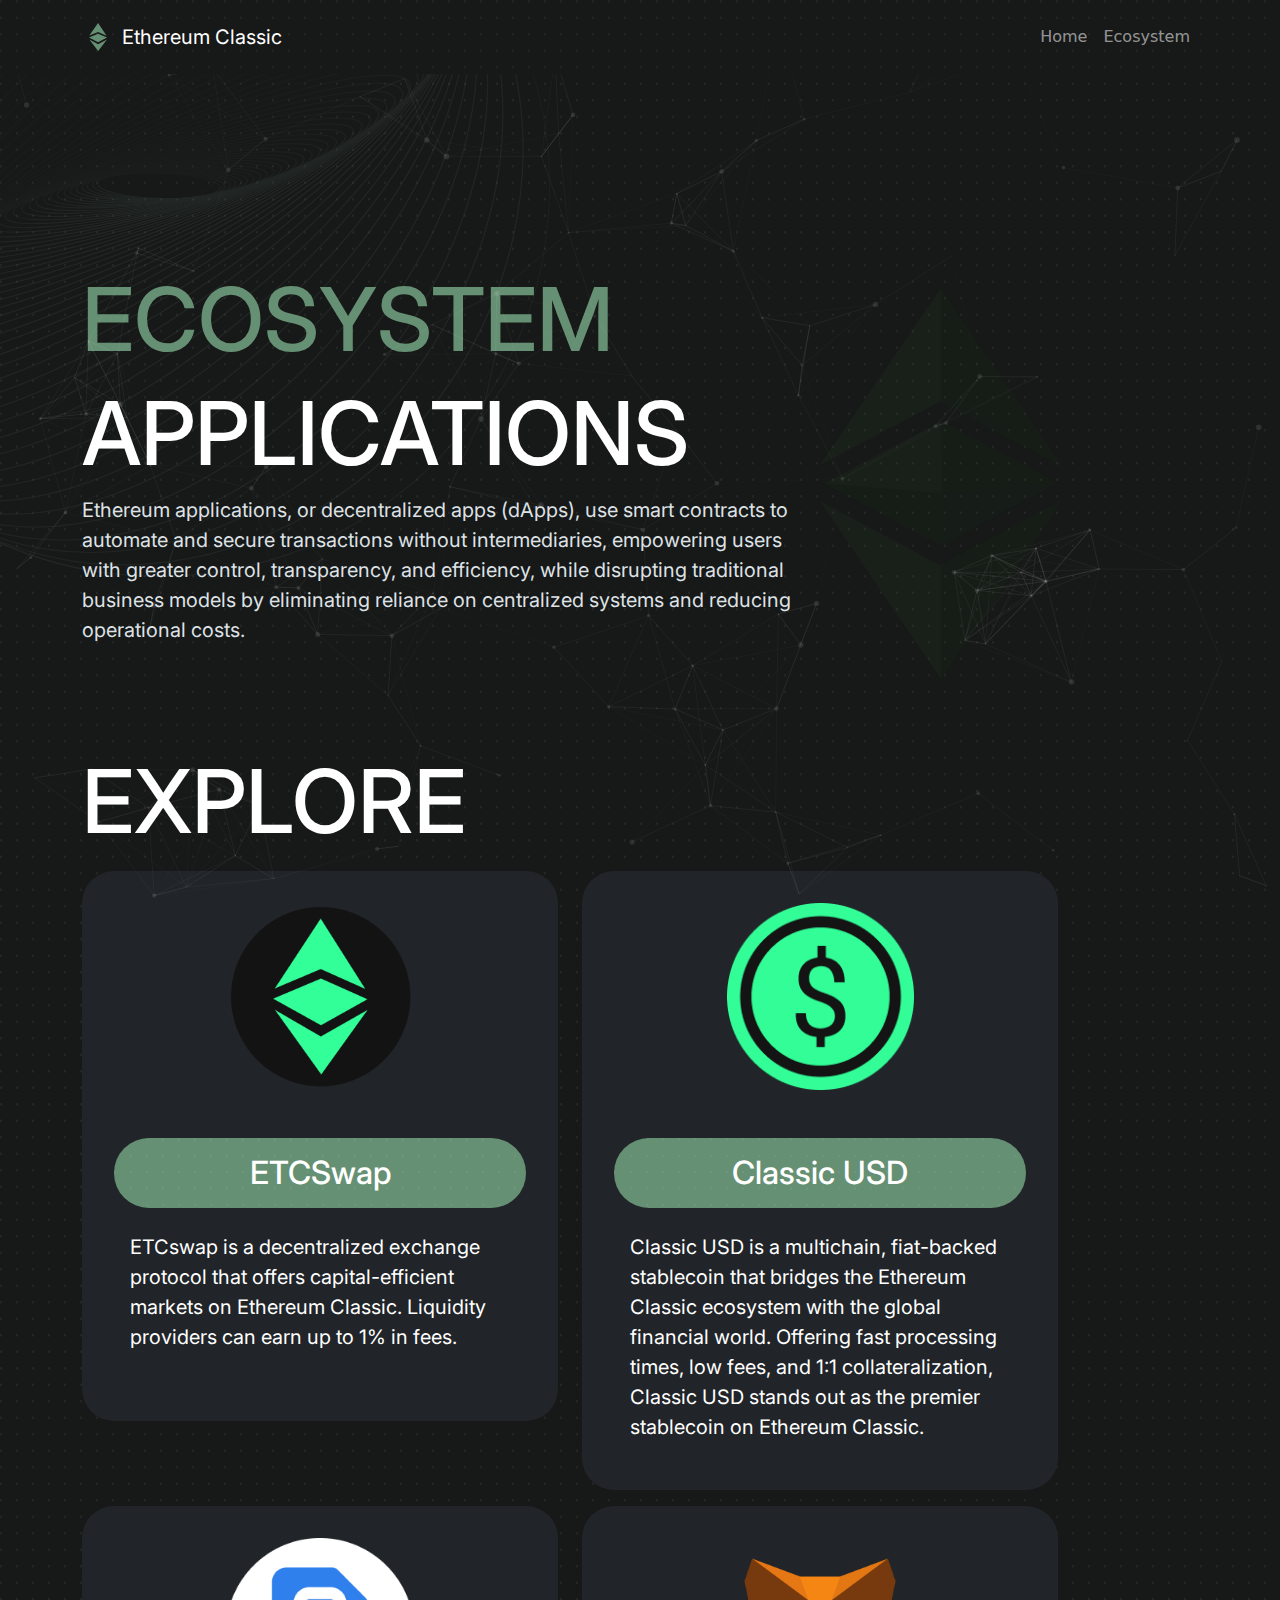
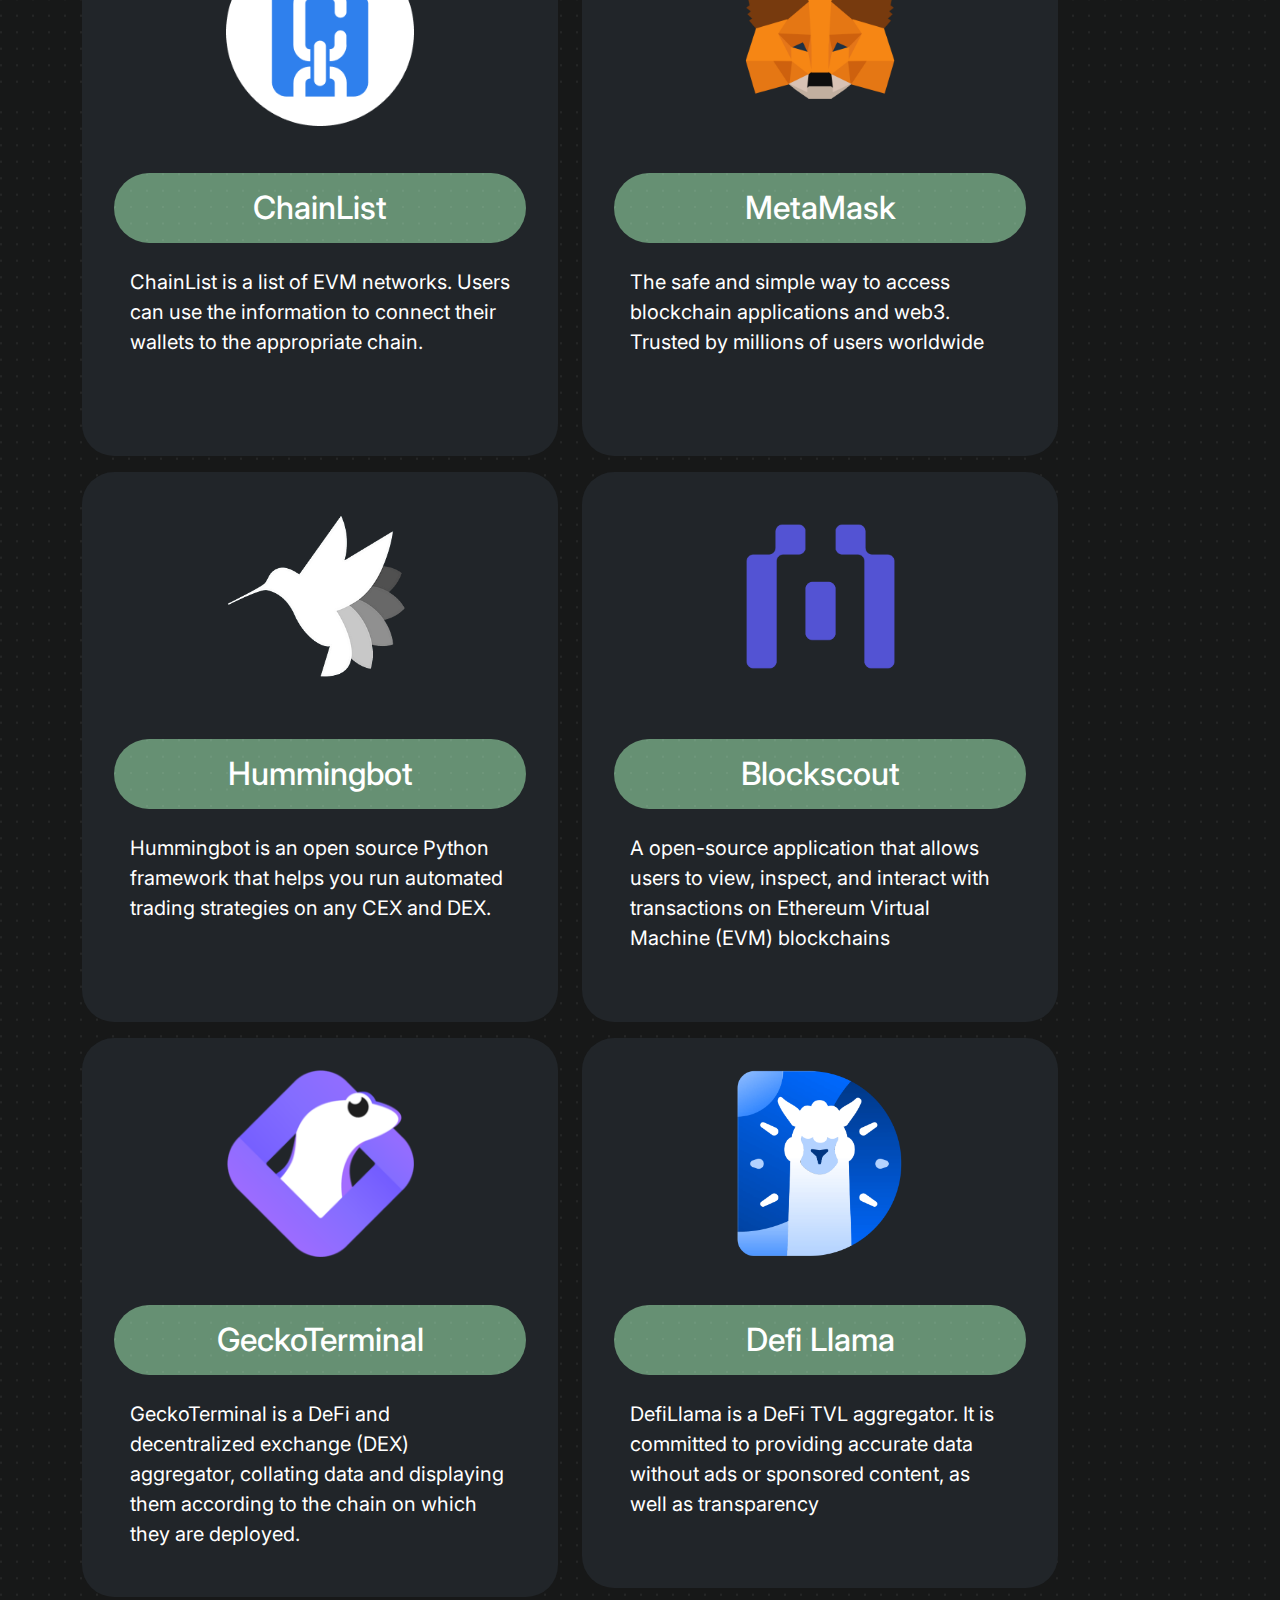
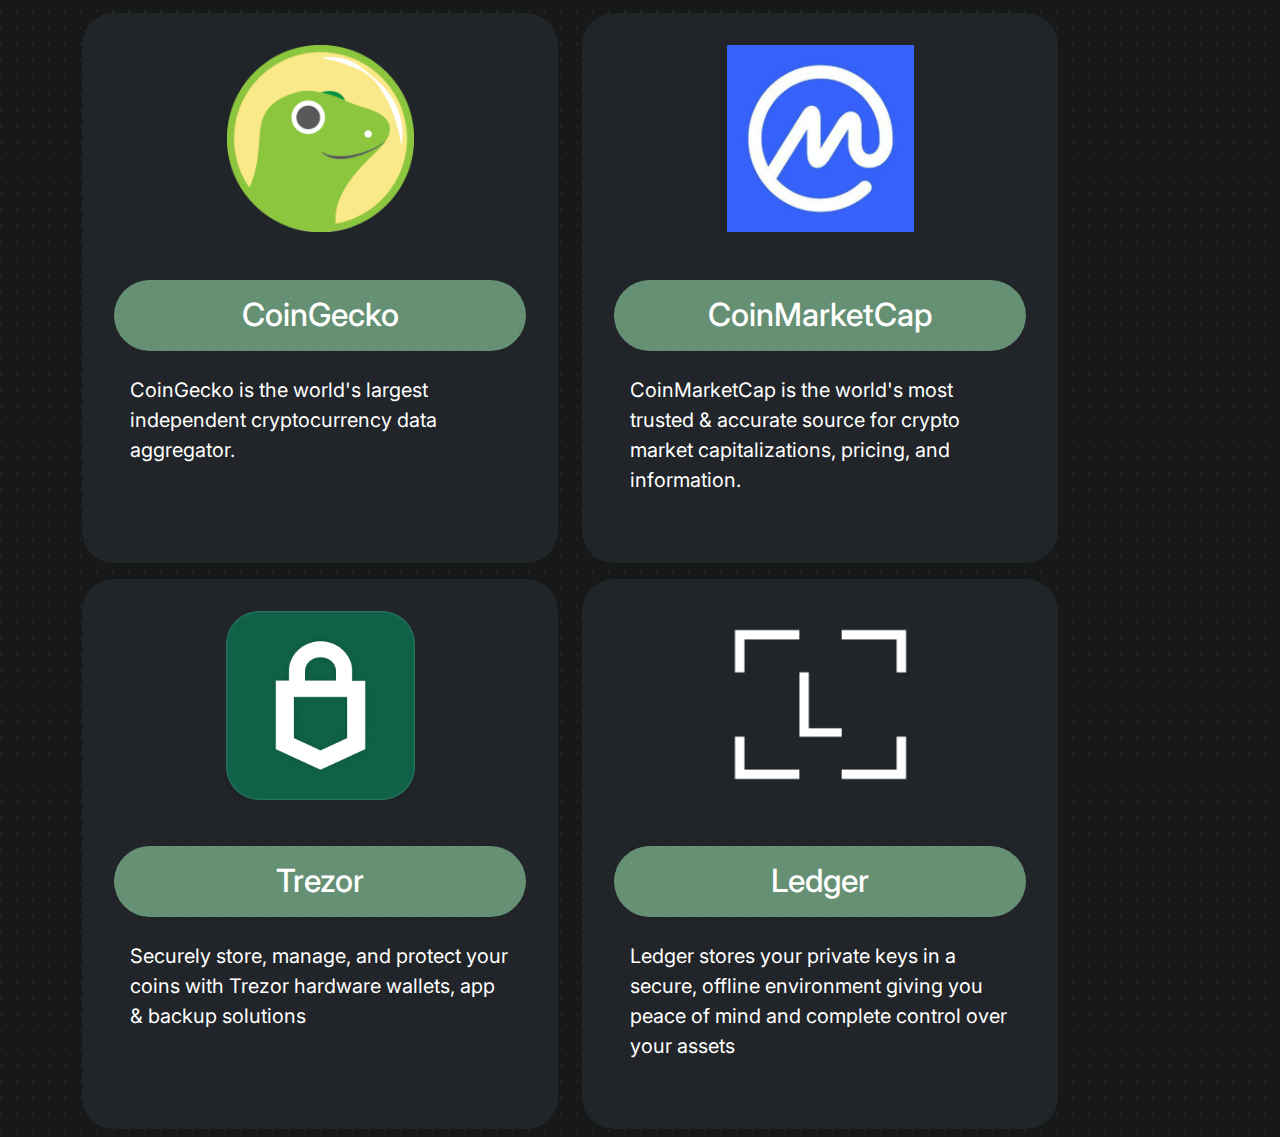
==== ecosystem.html @ 17bb42cf "init" ====
<!DOCTYPE html>
<html data-bs-theme="dark" lang="en" style="font-family: Inter, sans-serif;--bs-dark: #171818;--bs-dark-rgb: 23,24,24;background: #171818;">

<head>
    <meta charset="utf-8">
    <meta name="viewport" content="width=device-width, initial-scale=1.0, shrink-to-fit=no">
    <title>Ethereum Classic | Unstoppable Applications</title>
    <link rel="canonical" href="https://layeredpow.org/ecosystem.html">
    <meta property="og:url" content="https://layeredpow.org/ecosystem.html">
    <meta property="og:type" content="website">
    <meta name="twitter:card" content="summary_large_image">
    <meta name="" content="">
    <meta name="description" content="Web3 financial products secured by Nakamoto Consensus on Ethereum Classic, the largest &amp; most secure decentralized smart contract blockchain in the world.">
    <link rel="apple-touch-icon" type="image/png" sizes="180x180" href="assets/img/apple-icon-180x180.png">
    <link rel="icon" type="image/png" sizes="16x16" href="assets/img/favicon-16x16.png">
    <link rel="icon" type="image/png" sizes="16x16" href="assets/img/favicon-16x16.png" media="(prefers-color-scheme: dark)">
    <link rel="icon" type="image/png" sizes="32x32" href="assets/img/favicon-32x32.png">
    <link rel="icon" type="image/png" sizes="32x32" href="assets/img/favicon-32x32.png" media="(prefers-color-scheme: dark)">
    <link rel="icon" type="image/png" sizes="180x180" href="assets/img/apple-icon-180x180.png">
    <link rel="icon" type="image/png" sizes="192x192" href="assets/img/android-icon-192x192.png">
    <link rel="icon" type="image/png" sizes="310x310" href="assets/img/ms-icon-310x310.png">
    <link rel="stylesheet" href="assets/bootstrap/css/bootstrap.min.css">
    <link rel="manifest" href="manifest.json" crossorigin="use-credentials">
    <link rel="stylesheet" href="https://fonts.googleapis.com/css?family=Inter&amp;display=swap">
    <link rel="stylesheet" href="assets/css/Hero-Carousel-images.css">
    <link rel="stylesheet" href="assets/css/Navbar-Right-Links-Dark-icons.css">
    <link rel="stylesheet" href="assets/css/Pricing-Duo-badges.css">
    <link rel="stylesheet" href="assets/css/styles.css">
<link rel="apple-touch-icon" sizes="57x57" href="/assets/img/favicon/apple-icon-57x57.png">
<link rel="apple-touch-icon" sizes="60x60" href="/assets/img/favicon/apple-icon-60x60.png">
<link rel="apple-touch-icon" sizes="72x72" href="/assets/img/favicon/apple-icon-72x72.png">
<link rel="apple-touch-icon" sizes="76x76" href="/assets/img/favicon/apple-icon-76x76.png">
<link rel="apple-touch-icon" sizes="114x114" href="/assets/img/favicon/apple-icon-114x114.png">
<link rel="apple-touch-icon" sizes="120x120" href="/assets/img/favicon/apple-icon-120x120.png">
<link rel="apple-touch-icon" sizes="144x144" href="/assets/img/favicon/apple-icon-144x144.png">
<link rel="apple-touch-icon" sizes="152x152" href="/assets/img/favicon/apple-icon-152x152.png">
<link rel="apple-touch-icon" sizes="180x180" href="/assets/img/favicon/apple-icon-180x180.png">
<meta name="msapplication-TileColor" content="#ffffff">
<meta name="msapplication-TileImage" content="/assets/img/favicon/ms-icon-144x144.png">
<meta name="theme-color" content="#ffffff">
</head>

<body style="background: url(&quot;assets/img/dot.svg&quot;), rgb(23,24,24);">
    <div id="particles-js" style="width: 100%;height: 100vh;background: rgba(116,65,65,0);position: fixed;"></div>
    <nav class="navbar navbar-expand-md bg-dark py-3" data-bs-theme="dark" style="background: url(&quot;assets/img/dot.svg&quot;);">
        <div class="container"><a class="navbar-brand d-flex align-items-center" href="#"><span class="bs-icon-sm bs-icon-rounded d-flex justify-content-center align-items-center me-2 bs-icon"><img src="assets/img/logo1.svg" style="height: 28.8281px;"></span><span style="font-family: Inter, sans-serif;">Ethereum Classic</span></a><button data-bs-toggle="collapse" class="navbar-toggler" data-bs-target="#navcol-5"><span class="visually-hidden">Toggle navigation</span><span class="navbar-toggler-icon"></span></button>
            <div class="collapse navbar-collapse" id="navcol-5">
                <ul class="navbar-nav ms-auto">
                    <li class="nav-item"><a class="nav-link" href="index.html">Home</a></li>
                    <li class="nav-item"><a class="nav-link" href="ecosystem.html">Ecosystem</a></li>
                </ul>
            </div>
        </div>
    </nav>
    <section style="width: 100%;background: url(&quot;assets/img/bg.svg&quot;) top / cover no-repeat;padding-right: 12px;padding-left: 12px;height: 75vh;">
        <div class="container">
            <div class="d-flex d-sm-flex d-md-flex d-lg-flex justify-content-start align-items-center justify-content-sm-start align-items-sm-center justify-content-md-start align-items-md-center justify-content-lg-start align-items-lg-center" style="height: 90vh;">
                <div>
                    <div>
                        <h1 class="hero-header" style="font-family: Inter, sans-serif;color: #ffffff;"><span style="color: rgb(102, 144, 115);">ECOSYSTEM</span></h1>
                        <h1 class="hero-header" style="color: #ffffff;font-family: Inter, sans-serif;">APPLICATIONS</h1>
                    </div>
                    <div>
                        <p class="hero-paragraph" style="font-size: 20px;font-family: Inter, sans-serif;">Ethereum applications, or decentralized apps (dApps), use smart contracts to automate and secure transactions without intermediaries, empowering users with greater control, transparency, and efficiency, while disrupting traditional business models by eliminating reliance on centralized systems and reducing operational costs.<br><br></p>
                    </div>
                </div>
            </div>
        </div>
    </section>
    <section style="width: 100%;min-height: 100vh;padding-right: 12px;padding-left: 12px;">
        <div class="container">
            <div>
                <h1 class="hero-header" style="font-family: Inter, sans-serif;color: #ffffff;">EXPLORE</h1>
            </div>
            <div class="row" style="max-width: 1000px;">
                <div class="col-lg-6">
                    <div class="grey-box" style="background: rgb(33,37,41);border-radius: 32px;padding-top: 32px;padding-right: 32px;padding-left: 32px;padding-bottom: 16px;margin-top: 8px;margin-bottom: 8px;min-height: 550px;">
                        <div style="text-align: center;padding-bottom: 24px;height: 211px;"><img src="assets/img/etcswap.png" style="width: 187px;"></div><a href="https://v3.etcswap.org" style="color: rgba(13,110,253,0);" target="_blank">Link<h1 class="about-header" style="font-family: Inter, sans-serif;padding: 16px;background: url(&quot;assets/img/dot.svg&quot;), #669073;text-align: center;border-radius: 99px;"><span style="color: rgb(255, 255, 255);">ETCSwap</span></h1></a>
                        <p class="hero-paragraph" style="font-size: 20px;font-family: Inter, sans-serif;width: 100%;padding: 16px;color: rgb(255,255,255);">ETCswap is a decentralized exchange protocol that offers capital-efficient markets on Ethereum Classic. Liquidity providers can earn up to 1% in fees.</p>
                    </div>
                </div>
                <div class="col-lg-6">
                    <div class="grey-box" style="background: rgb(33,37,41);border-radius: 32px;padding-top: 32px;padding-right: 32px;padding-left: 32px;padding-bottom: 16px;margin-top: 8px;margin-bottom: 8px;min-height: 550px;">
                        <div style="text-align: center;padding-bottom: 24px;height: 211px;"><img src="assets/img/usc.png" style="width: 187px;"></div><a href="https://classicusd.com" style="color: rgba(13,110,253,0);" target="_blank">Link<h1 class="about-header" style="font-family: Inter, sans-serif;padding: 16px;background: url(&quot;assets/img/dot.svg&quot;), #669073;text-align: center;border-radius: 99px;border-width: 4px;border-color: rgb(51,253,151);"><span style="color: rgb(255, 255, 255);">Classic USD</span></h1></a>
                        <p class="hero-paragraph" style="font-size: 20px;font-family: Inter, sans-serif;width: 100%;padding: 16px;color: rgb(255,255,255);">Classic USD is a multichain, fiat-backed stablecoin that bridges the Ethereum Classic ecosystem with the global financial world. Offering fast processing times, low fees, and 1:1 collateralization, Classic USD stands out as the premier stablecoin on Ethereum Classic.</p>
                    </div>
                </div>
            </div>
            <div class="row" style="max-width: 1000px;">
                <div class="col-lg-6">
                    <div class="grey-box" style="background: rgb(33,37,41);border-radius: 32px;padding-top: 32px;padding-right: 32px;padding-left: 32px;padding-bottom: 16px;margin-top: 8px;margin-bottom: 8px;min-height: 550px;">
                        <div style="text-align: center;padding-bottom: 24px;height: 211px;"><img src="assets/img/chainlist.png" style="width: 188px;"></div><a href="https://chainlist.org/?search=ethereum+classic&amp;testnets=true" style="color: rgba(13,110,253,0);" target="_blank">Link<h1 class="about-header" style="font-family: Inter, sans-serif;padding: 16px;background: url(&quot;assets/img/dot.svg&quot;), #669073;text-align: center;border-radius: 99px;"><span style="color: rgb(255, 255, 255);">ChainList</span></h1></a>
                        <p class="hero-paragraph" style="font-size: 20px;font-family: Inter, sans-serif;width: 100%;padding: 16px;color: rgb(255,255,255);">ChainList is a list of EVM networks. Users can use the information to connect their wallets to the appropriate chain.</p>
                    </div>
                </div>
                <div class="col-lg-6">
                    <div class="grey-box" style="background: rgb(33,37,41);border-radius: 32px;padding-top: 32px;padding-right: 32px;padding-left: 32px;padding-bottom: 16px;margin-top: 8px;margin-bottom: 8px;min-height: 550px;">
                        <div style="text-align: center;padding-bottom: 24px;height: 211px;"><img src="assets/img/metamask.svg.png" style="width: 188px;"></div><a href="https://metamask.io/" style="color: rgba(13,110,253,0);" target="_blank">Link<h1 class="about-header" style="font-family: Inter, sans-serif;padding: 16px;background: url(&quot;assets/img/dot.svg&quot;), #669073;text-align: center;border-radius: 99px;"><span style="color: rgb(255, 255, 255);">MetaMask</span></h1></a>
                        <p class="hero-paragraph" style="font-size: 20px;font-family: Inter, sans-serif;width: 100%;padding: 16px;color: rgb(255,255,255);">The safe and simple way to access blockchain applications and web3. Trusted by millions of users worldwide</p>
                    </div>
                </div>
            </div>
            <div class="row" style="max-width: 1000px;">
                <div class="col-lg-6">
                    <div class="grey-box" style="background: rgb(33,37,41);border-radius: 32px;padding-top: 32px;padding-right: 32px;padding-left: 32px;padding-bottom: 16px;margin-top: 8px;margin-bottom: 8px;min-height: 550px;">
                        <div style="text-align: center;padding-bottom: 24px;height: 211px;"><img src="assets/img/hummingbot.png" style="width: 198px;"></div><a href="https://hummingbot.org/exchanges/etcSwap/" style="color: rgba(13,110,253,0);" target="_blank">Link<h1 class="about-header" style="font-family: Inter, sans-serif;padding: 16px;background: url(&quot;assets/img/dot.svg&quot;), #669073;text-align: center;border-radius: 99px;border-width: 4px;border-color: rgb(51,253,151);"><span style="color: rgb(255, 255, 255);">Hummingbot</span></h1></a>
                        <p class="hero-paragraph" style="font-size: 20px;font-family: Inter, sans-serif;width: 100%;padding: 16px;color: rgb(255,255,255);">Hummingbot is an open source Python framework that helps you run automated trading strategies on any CEX and DEX.</p>
                    </div>
                </div>
                <div class="col-lg-6">
                    <div class="grey-box" style="background: rgb(33,37,41);border-radius: 32px;padding-top: 32px;padding-right: 32px;padding-left: 32px;padding-bottom: 16px;margin-top: 8px;margin-bottom: 8px;min-height: 550px;">
                        <div style="text-align: center;padding-bottom: 24px;height: 211px;"><img src="assets/img/blockscout.png" style="width: 189px;"></div><a href="https://etc.blockscout.com/" style="color: rgba(13,110,253,0);" target="_blank">Link<h1 class="about-header" style="font-family: Inter, sans-serif;padding: 16px;background: url(&quot;assets/img/dot.svg&quot;), #669073;text-align: center;border-radius: 99px;"><span style="color: rgb(255, 255, 255);">Blockscout</span></h1></a>
                        <p class="hero-paragraph" style="font-size: 20px;font-family: Inter, sans-serif;width: 100%;padding: 16px;color: rgb(255,255,255);">A open-source application that allows users to view, inspect, and interact with transactions on Ethereum Virtual Machine (EVM) blockchains</p>
                    </div>
                </div>
            </div>
            <div class="row" style="max-width: 1000px;">
                <div class="col-lg-6">
                    <div class="grey-box" style="background: rgb(33,37,41);border-radius: 32px;padding-top: 32px;padding-right: 32px;padding-left: 32px;padding-bottom: 16px;margin-top: 8px;margin-bottom: 8px;min-height: 550px;">
                        <div style="text-align: center;padding-bottom: 24px;height: 211px;"><img src="assets/img/gecko-terminal.svg" style="width: 187px;"></div><a href="https://www.geckoterminal.com/ethereum_classic/pools" style="color: rgba(13,110,253,0);" target="_blank">Link<h1 class="about-header" style="font-family: Inter, sans-serif;padding: 16px;background: url(&quot;assets/img/dot.svg&quot;), #669073;text-align: center;border-radius: 99px;"><span style="color: rgb(255, 255, 255);">GeckoTerminal</span></h1></a>
                        <p class="hero-paragraph" style="font-size: 20px;font-family: Inter, sans-serif;width: 100%;padding: 16px;color: rgb(255,255,255);">GeckoTerminal is a DeFi and decentralized exchange (DEX) aggregator, collating data and displaying them according to the chain on which they are deployed.</p>
                    </div>
                </div>
                <div class="col-lg-6">
                    <div class="grey-box" style="background: rgb(33,37,41);border-radius: 32px;padding-top: 32px;padding-right: 32px;padding-left: 32px;padding-bottom: 16px;margin-top: 8px;margin-bottom: 8px;min-height: 550px;">
                        <div style="text-align: center;padding-bottom: 24px;height: 211px;"><img src="assets/img/defillama.png" style="width: 169px;"></div><a href="https://defillama.com/chain/EthereumClassic" style="color: rgba(13,110,253,0);" target="_blank">Link<h1 class="about-header" style="font-family: Inter, sans-serif;padding: 16px;background: url(&quot;assets/img/dot.svg&quot;), #669073;text-align: center;border-radius: 99px;"><span style="color: rgb(255, 255, 255);">Defi Llama</span></h1></a>
                        <p class="hero-paragraph" style="font-size: 20px;font-family: Inter, sans-serif;width: 100%;padding: 16px;color: rgb(255,255,255);">DefiLlama is a DeFi TVL aggregator. It is committed to providing accurate data without ads or sponsored content, as well as transparency</p>
                    </div>
                </div>
            </div>
            <div class="row" style="max-width: 1000px;">
                <div class="col-lg-6">
                    <div class="grey-box" style="background: rgb(33,37,41);border-radius: 32px;padding-top: 32px;padding-right: 32px;padding-left: 32px;padding-bottom: 16px;margin-top: 8px;margin-bottom: 8px;min-height: 550px;">
                        <div style="text-align: center;padding-bottom: 24px;height: 211px;"><img src="assets/img/coingecko.png" style="width: 187px;"></div><a href="https://www.coingecko.com/coins/ethereum-classic" style="color: rgba(13,110,253,0);" target="_blank">Link<h1 class="about-header" style="font-family: Inter, sans-serif;padding: 16px;background: url(&quot;assets/img/dot.svg&quot;), #669073;text-align: center;border-radius: 99px;"><span style="color: rgb(255, 255, 255);">CoinGecko</span></h1></a>
                        <p class="hero-paragraph" style="font-size: 20px;font-family: Inter, sans-serif;width: 100%;padding: 16px;color: rgb(255,255,255);">CoinGecko is the world's largest independent cryptocurrency data aggregator.</p>
                    </div>
                </div>
                <div class="col-lg-6">
                    <div class="grey-box" style="background: rgb(33,37,41);border-radius: 32px;padding-top: 32px;padding-right: 32px;padding-left: 32px;padding-bottom: 16px;margin-top: 8px;margin-bottom: 8px;min-height: 550px;">
                        <div style="text-align: center;padding-bottom: 24px;height: 211px;"><img src="assets/img/cmc.jpg" style="width: 187px;"></div><a href="https://coinmarketcap.com/currencies/ethereum-classic/" style="color: rgba(13,110,253,0);" target="_blank">Link<h1 class="about-header" style="font-family: Inter, sans-serif;padding: 16px;background: url(&quot;assets/img/dot.svg&quot;), #669073;text-align: center;border-radius: 99px;"><span style="color: rgb(255, 255, 255);">CoinMarketCap</span></h1></a>
                        <p class="hero-paragraph" style="font-size: 20px;font-family: Inter, sans-serif;width: 100%;padding: 16px;color: rgb(255,255,255);">CoinMarketCap is the world's most trusted &amp; accurate source for crypto market capitalizations, pricing, and information.</p>
                    </div>
                </div>
            </div>
            <div class="row" style="max-width: 1000px;">
                <div class="col-lg-6">
                    <div class="grey-box" style="background: rgb(33,37,41);border-radius: 32px;padding-top: 32px;padding-right: 32px;padding-left: 32px;padding-bottom: 16px;margin-top: 8px;margin-bottom: 8px;min-height: 550px;">
                        <div style="text-align: center;padding-bottom: 24px;height: 211px;"><img src="assets/img/trezor.png" style="width: 189px;"></div><a href="https://affil.trezor.io/aff_c?offer_id=133&amp;aff_id=34561&amp;source=EthereumClassic.com" style="color: rgba(13,110,253,0);" target="_blank">Link<h1 class="about-header" style="font-family: Inter, sans-serif;padding: 16px;background: url(&quot;assets/img/dot.svg&quot;), #669073;text-align: center;border-radius: 99px;"><span style="color: rgb(255, 255, 255);">Trezor</span></h1></a>
                        <p class="hero-paragraph" style="font-size: 20px;font-family: Inter, sans-serif;width: 100%;padding: 16px;color: rgb(255,255,255);">Securely store, manage, and protect your coins with Trezor hardware wallets, app &amp; backup solutions</p>
                    </div>
                </div>
                <div class="col-lg-6">
                    <div class="grey-box" style="background: rgb(33,37,41);border-radius: 32px;padding-top: 32px;padding-right: 32px;padding-left: 32px;padding-bottom: 16px;margin-top: 8px;margin-bottom: 8px;min-height: 550px;">
                        <div style="text-align: center;padding-bottom: 24px;height: 211px;"><img src="assets/img/ledger.png" style="width: 187px;"></div><a href="https://shop.ledger.com/?r=bbf4d7f32e72" style="color: rgba(13,110,253,0);" target="_blank">Link<h1 class="about-header" style="font-family: Inter, sans-serif;padding: 16px;background: url(&quot;assets/img/dot.svg&quot;), #669073;text-align: center;border-radius: 99px;"><span style="color: rgb(255, 255, 255);">Ledger</span></h1></a>
                        <p class="hero-paragraph" style="font-size: 20px;font-family: Inter, sans-serif;width: 100%;padding: 16px;color: rgb(255,255,255);">Ledger stores your private keys in a secure, offline environment giving you peace of mind and complete control over your assets</p>
                    </div>
                </div>
            </div>
        </div>
    </section>
    <script src="assets/bootstrap/js/bootstrap.min.js"></script>
    <script src="assets/js/particle.min.js"></script>
    <script src="assets/js/particle.js"></script>
</body>

</html>
---- assets/css/Hero-Carousel-images.css ----
.fit-cover {
  object-fit: cover;
}
---- assets/css/Navbar-Right-Links-Dark-icons.css ----
.bs-icon {
  --bs-icon-size: .75rem;
  display: flex;
  flex-shrink: 0;
  justify-content: center;
  align-items: center;
  font-size: var(--bs-icon-size);
  width: calc(var(--bs-icon-size) * 2);
  height: calc(var(--bs-icon-size) * 2);
  color: var(--bs-primary);
}

.bs-icon-xs {
  --bs-icon-size: 1rem;
  width: calc(var(--bs-icon-size) * 1.5);
  height: calc(var(--bs-icon-size) * 1.5);
}

.bs-icon-sm {
  --bs-icon-size: 1rem;
}

.bs-icon-md {
  --bs-icon-size: 1.5rem;
}

.bs-icon-lg {
  --bs-icon-size: 2rem;
}

.bs-icon-xl {
  --bs-icon-size: 2.5rem;
}

.bs-icon.bs-icon-primary {
  color: var(--bs-white);
  background: var(--bs-primary);
}

.bs-icon.bs-icon-primary-light {
  color: var(--bs-primary);
  background: rgba(var(--bs-primary-rgb), .2);
}

.bs-icon.bs-icon-semi-white {
  color: var(--bs-primary);
  background: rgba(255, 255, 255, .5);
}

.bs-icon.bs-icon-rounded {
  border-radius: .5rem;
}

.bs-icon.bs-icon-circle {
  border-radius: 50%;
}
---- assets/css/Pricing-Duo-badges.css ----
.bg-white-300 {
  background: rgba(255, 255, 255, 0.3) !important;
}

.rounded-bottom-left {
  border-radius: 0;
  border-bottom-left-radius: .25rem!important;
}

.rounded-bottom-right {
  border-radius: 0;
  border-bottom-right-radius: .25rem!important;
}
---- assets/css/styles.css ----
#particles-js {
  pointer-events: none;
}

/* Small screen */

.hero-header {
  font-size: 48px;
}

.about-header {
  font-size: 24px;
}

/* Medium screen */

@media (min-width: 768px) {
  .hero-header {
    font-size: 64px;
  }
}

@media (min-width: 768px) {
  .hero-paragraph {
    width: 66%;
  }
}

@media (min-width: 768px) {
  .about-header {
    font-size: 32px;
  }
}

/* Large screen */

@media (min-width: 992px) {
  .hero-header {
    font-size: 88px;
  }
}
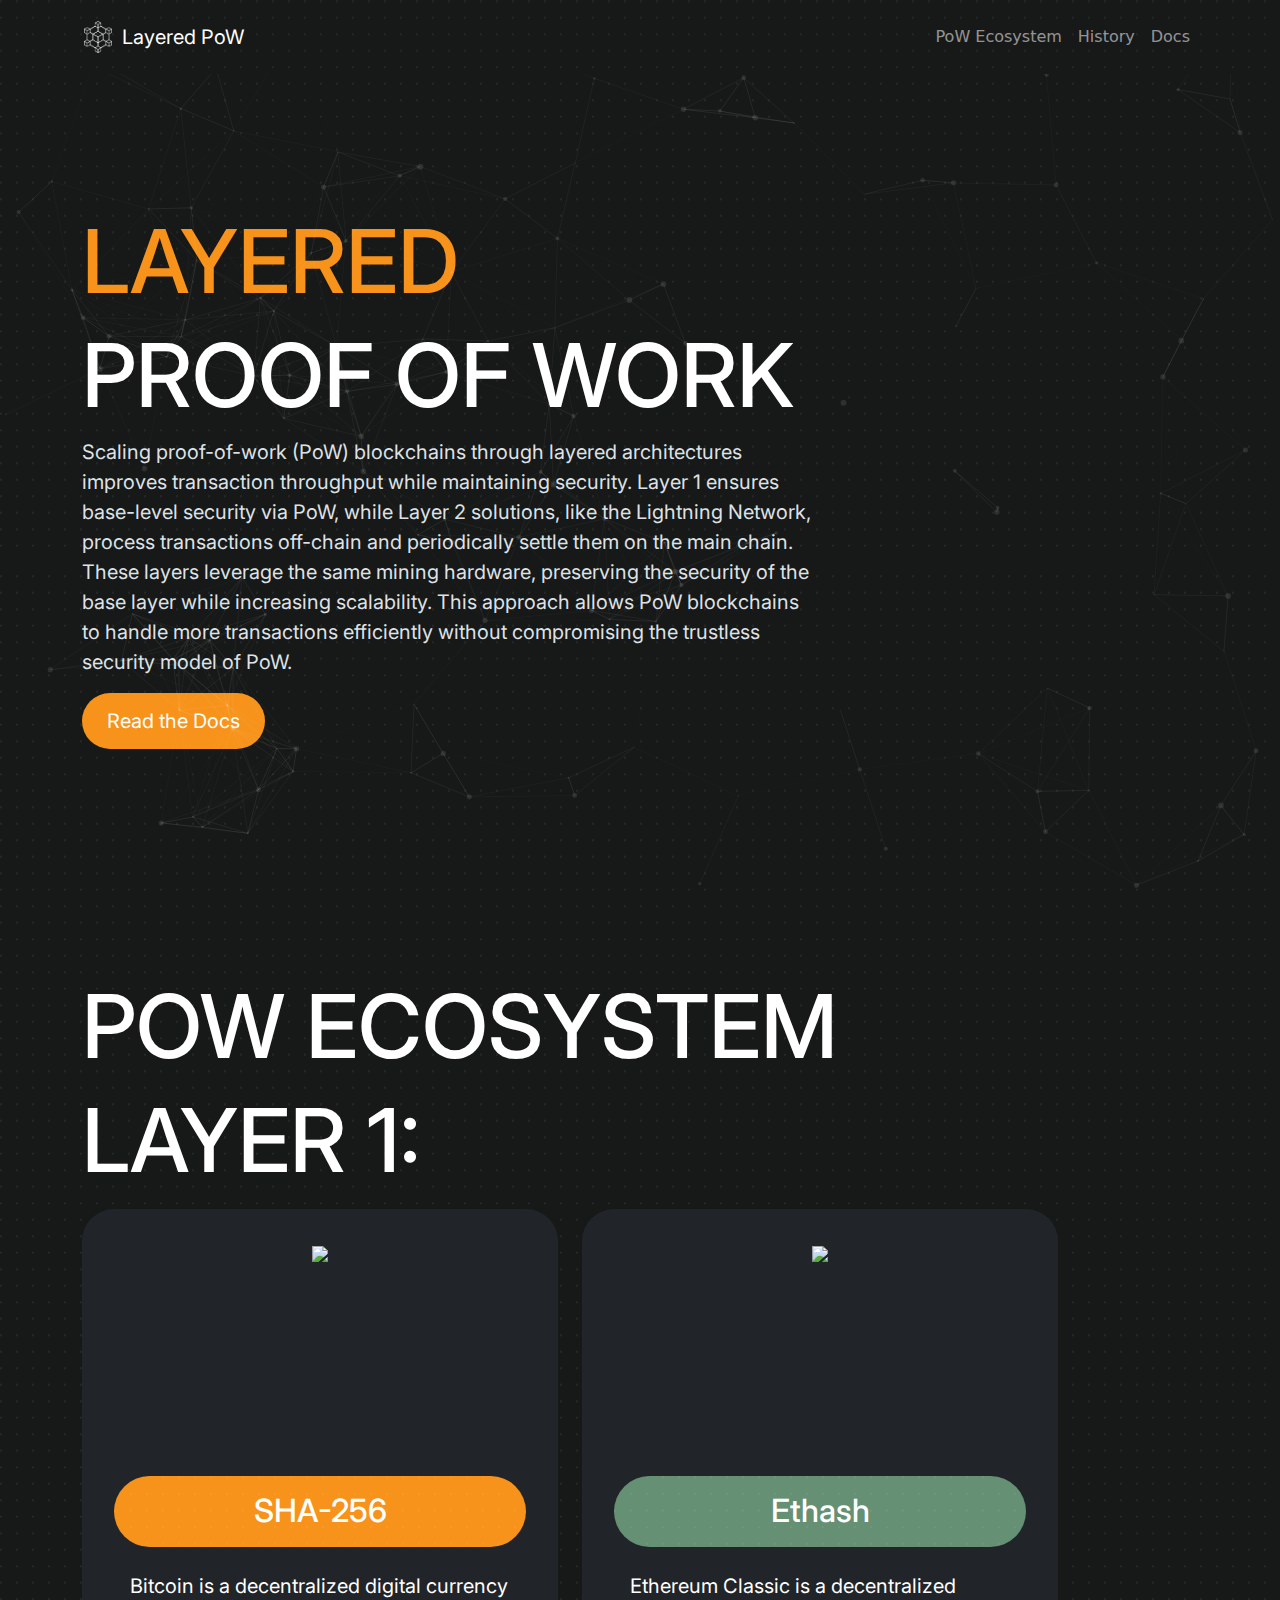
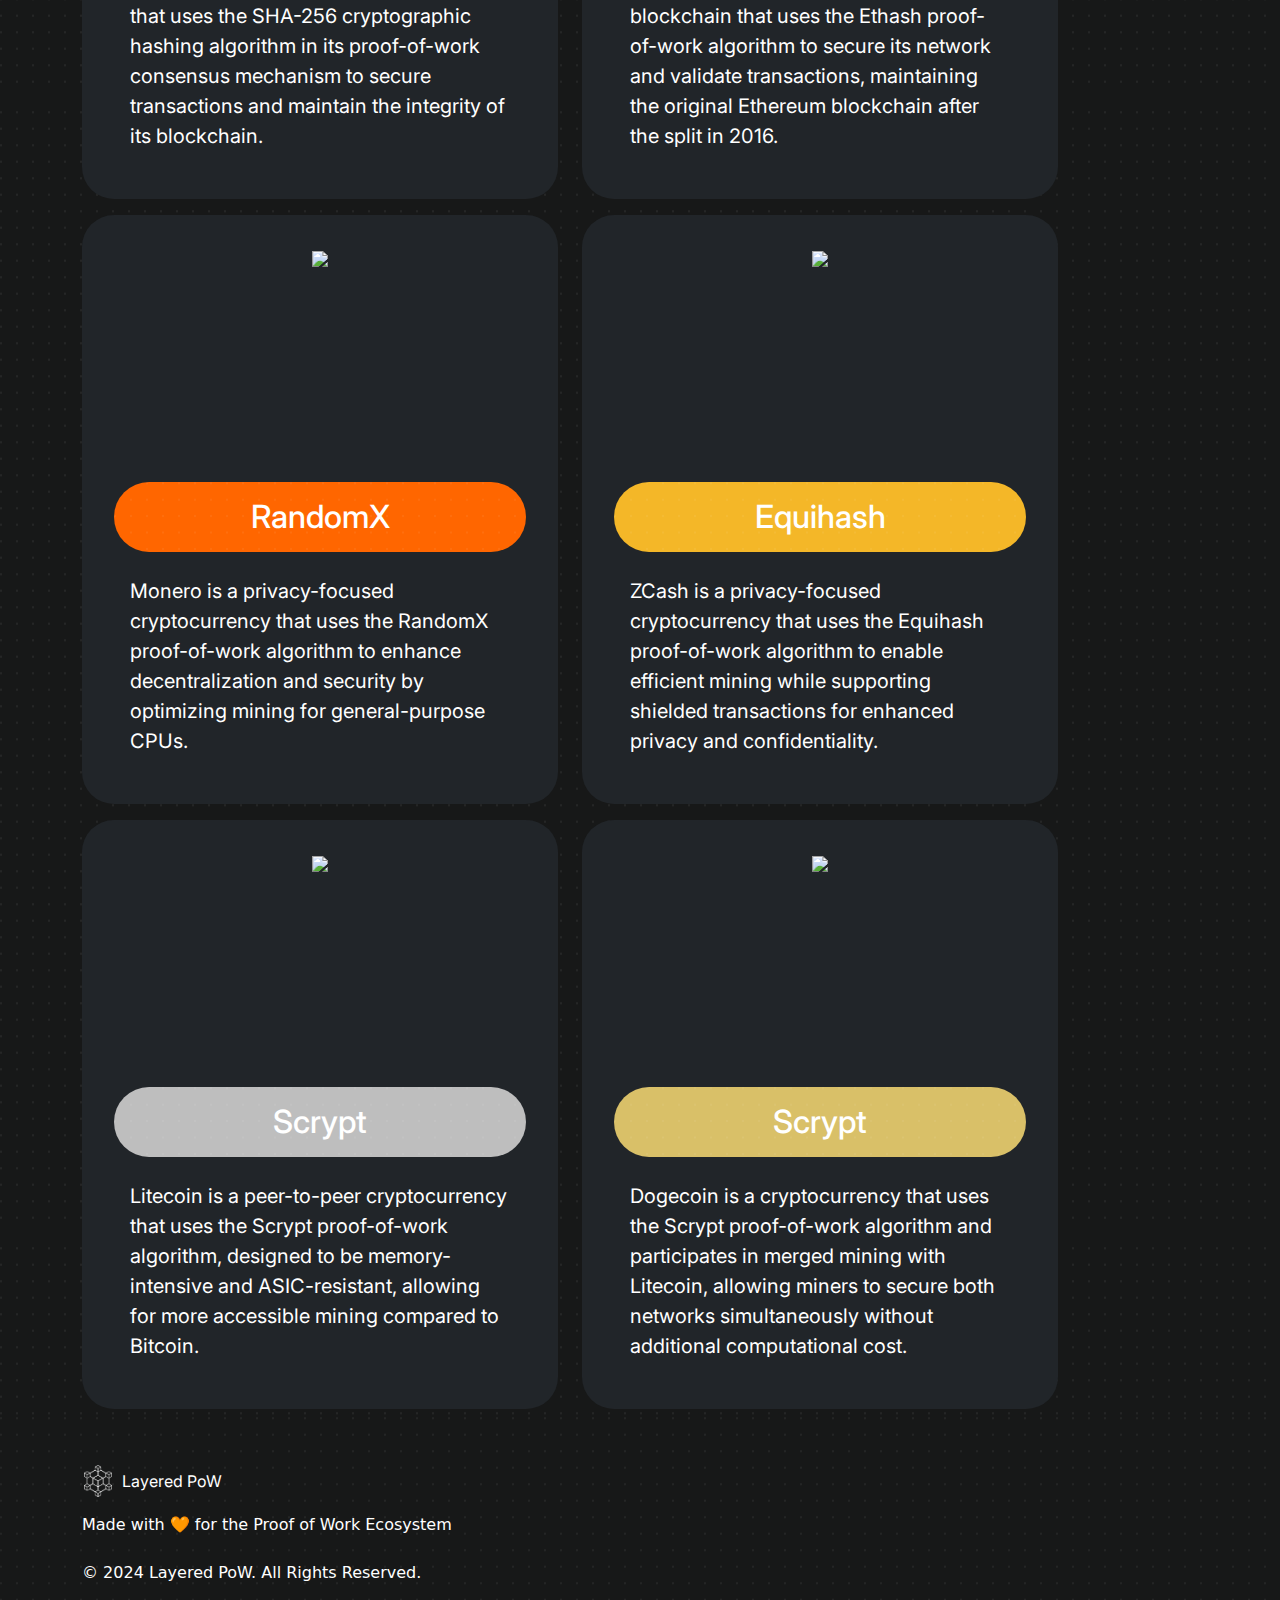
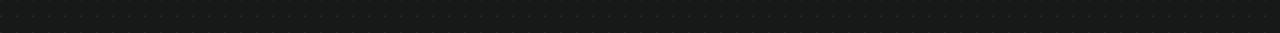
==== commit ed6e38f3: "fix links" ====
--- a/ecosystem.html
+++ b/ecosystem.html
@@ -4,21 +4,26 @@
 <head>
     <meta charset="utf-8">
     <meta name="viewport" content="width=device-width, initial-scale=1.0, shrink-to-fit=no">
-    <title>Ethereum Classic | Unstoppable Applications</title>
+    <title>Layered PoW | A Scaling Solution for Blockchains</title>
     <link rel="canonical" href="https://layeredpow.org/ecosystem.html">
     <meta property="og:url" content="https://layeredpow.org/ecosystem.html">
+    <meta name="twitter:image" content="https://layeredpow.org/assets/img/ogcard.png">
+    <meta name="twitter:title" content="Layered PoW | A Scaling Solution for Blockchains">
+    <meta name="twitter:description" content="Scaling blockchains through layered architectures enhances throughput without compromising security, all while leveraging the same PoW computational hardware.">
+    <meta property="og:title" content="Layered PoW | A Scaling Solution for Blockchains">
     <meta property="og:type" content="website">
     <meta name="twitter:card" content="summary_large_image">
+    <meta name="description" content="Scaling blockchains through layered architectures enhances throughput without compromising security, all while leveraging the same PoW computational hardware.">
+    <meta property="og:description" content="Scaling blockchains through layered architectures enhances throughput without compromising security, all while leveraging the same PoW computational hardware.">
+    <meta property="og:image" content="https://layeredpow.org/assets/img/ogcard.png">
     <meta name="" content="">
-    <meta name="description" content="Web3 financial products secured by Nakamoto Consensus on Ethereum Classic, the largest &amp; most secure decentralized smart contract blockchain in the world.">
-    <link rel="apple-touch-icon" type="image/png" sizes="180x180" href="assets/img/apple-icon-180x180.png">
-    <link rel="icon" type="image/png" sizes="16x16" href="assets/img/favicon-16x16.png">
-    <link rel="icon" type="image/png" sizes="16x16" href="assets/img/favicon-16x16.png" media="(prefers-color-scheme: dark)">
-    <link rel="icon" type="image/png" sizes="32x32" href="assets/img/favicon-32x32.png">
-    <link rel="icon" type="image/png" sizes="32x32" href="assets/img/favicon-32x32.png" media="(prefers-color-scheme: dark)">
-    <link rel="icon" type="image/png" sizes="180x180" href="assets/img/apple-icon-180x180.png">
-    <link rel="icon" type="image/png" sizes="192x192" href="assets/img/android-icon-192x192.png">
-    <link rel="icon" type="image/png" sizes="310x310" href="assets/img/ms-icon-310x310.png">
+    <link rel="icon" type="image/svg+xml" sizes="32x32" href="assets/img/btc.svg">
+    <link rel="icon" type="image/svg+xml" sizes="32x32" href="assets/img/btc.svg" media="(prefers-color-scheme: dark)">
+    <link rel="icon" type="image/svg+xml" sizes="32x32" href="assets/img/btc.svg">
+    <link rel="icon" type="image/svg+xml" sizes="32x32" href="assets/img/btc.svg" media="(prefers-color-scheme: dark)">
+    <link rel="icon" type="image/svg+xml" sizes="32x32" href="assets/img/btc.svg">
+    <link rel="icon" type="image/svg+xml" sizes="32x32" href="assets/img/btc.svg">
+    <link rel="icon" type="image/svg+xml" sizes="32x32" href="assets/img/btc.svg">
     <link rel="stylesheet" href="assets/bootstrap/css/bootstrap.min.css">
     <link rel="manifest" href="manifest.json" crossorigin="use-credentials">
     <link rel="stylesheet" href="https://fonts.googleapis.com/css?family=Inter&amp;display=swap">
@@ -26,138 +31,98 @@
     <link rel="stylesheet" href="assets/css/Navbar-Right-Links-Dark-icons.css">
     <link rel="stylesheet" href="assets/css/Pricing-Duo-badges.css">
     <link rel="stylesheet" href="assets/css/styles.css">
-<link rel="apple-touch-icon" sizes="57x57" href="/assets/img/favicon/apple-icon-57x57.png">
-<link rel="apple-touch-icon" sizes="60x60" href="/assets/img/favicon/apple-icon-60x60.png">
-<link rel="apple-touch-icon" sizes="72x72" href="/assets/img/favicon/apple-icon-72x72.png">
-<link rel="apple-touch-icon" sizes="76x76" href="/assets/img/favicon/apple-icon-76x76.png">
-<link rel="apple-touch-icon" sizes="114x114" href="/assets/img/favicon/apple-icon-114x114.png">
-<link rel="apple-touch-icon" sizes="120x120" href="/assets/img/favicon/apple-icon-120x120.png">
-<link rel="apple-touch-icon" sizes="144x144" href="/assets/img/favicon/apple-icon-144x144.png">
-<link rel="apple-touch-icon" sizes="152x152" href="/assets/img/favicon/apple-icon-152x152.png">
-<link rel="apple-touch-icon" sizes="180x180" href="/assets/img/favicon/apple-icon-180x180.png">
-<meta name="msapplication-TileColor" content="#ffffff">
-<meta name="msapplication-TileImage" content="/assets/img/favicon/ms-icon-144x144.png">
-<meta name="theme-color" content="#ffffff">
 </head>
 
 <body style="background: url(&quot;assets/img/dot.svg&quot;), rgb(23,24,24);">
     <div id="particles-js" style="width: 100%;height: 100vh;background: rgba(116,65,65,0);position: fixed;"></div>
-    <nav class="navbar navbar-expand-md bg-dark py-3" data-bs-theme="dark" style="background: url(&quot;assets/img/dot.svg&quot;);">
-        <div class="container"><a class="navbar-brand d-flex align-items-center" href="#"><span class="bs-icon-sm bs-icon-rounded d-flex justify-content-center align-items-center me-2 bs-icon"><img src="assets/img/logo1.svg" style="height: 28.8281px;"></span><span style="font-family: Inter, sans-serif;">Ethereum Classic</span></a><button data-bs-toggle="collapse" class="navbar-toggler" data-bs-target="#navcol-5"><span class="visually-hidden">Toggle navigation</span><span class="navbar-toggler-icon"></span></button>
-            <div class="collapse navbar-collapse" id="navcol-5">
-                <ul class="navbar-nav ms-auto">
-                    <li class="nav-item"><a class="nav-link" href="index.html">Home</a></li>
-                    <li class="nav-item"><a class="nav-link" href="ecosystem.html">Ecosystem</a></li>
-                </ul>
+    <header>
+        <nav class="navbar navbar-expand-md bg-dark py-3" data-bs-theme="dark" style="background: url(&quot;assets/img/dot.svg&quot;);">
+            <div class="container"><a class="navbar-brand d-flex align-items-center" href="https://layeredpow.org"><span class="bs-icon-sm bs-icon-rounded d-flex justify-content-center align-items-center me-2 bs-icon"><img src="assets/img/logo_white.svg" height="32"></span><span style="font-family: Inter, sans-serif;">Layered PoW</span></a><button data-bs-toggle="collapse" class="navbar-toggler" data-bs-target="#navcol-5"><span class="visually-hidden">Toggle navigation</span><span class="navbar-toggler-icon"></span></button>
+                <div class="collapse navbar-collapse" id="navcol-5">
+                    <ul class="navbar-nav ms-auto">
+                        <li class="nav-item"><a class="nav-link" href="ecosystem.html">PoW Ecosystem</a></li>
+                        <li class="nav-item"><a class="nav-link" href="history.html">History</a></li>
+                        <li class="nav-item"><a class="nav-link" href="https://docs.layeredpow.org">Docs</a></li>
+                    </ul>
+                </div>
             </div>
-        </div>
-    </nav>
-    <section style="width: 100%;background: url(&quot;assets/img/bg.svg&quot;) top / cover no-repeat;padding-right: 12px;padding-left: 12px;height: 75vh;">
-        <div class="container">
-            <div class="d-flex d-sm-flex d-md-flex d-lg-flex justify-content-start align-items-center justify-content-sm-start align-items-sm-center justify-content-md-start align-items-md-center justify-content-lg-start align-items-lg-center" style="height: 90vh;">
-                <div>
+        </nav>
+    </header>
+    <main style="padding-top: 0px;">
+        <section style="width: 100%;padding-right: 12px;padding-left: 12px;height: 100vh;">
+            <div class="container">
+                <div class="d-flex d-sm-flex d-md-flex d-lg-flex justify-content-start align-items-center justify-content-sm-start align-items-sm-center justify-content-md-start align-items-md-center justify-content-lg-start align-items-lg-center" style="height: 90vh;">
                     <div>
-                        <h1 class="hero-header" style="font-family: Inter, sans-serif;color: #ffffff;"><span style="color: rgb(102, 144, 115);">ECOSYSTEM</span></h1>
-                        <h1 class="hero-header" style="color: #ffffff;font-family: Inter, sans-serif;">APPLICATIONS</h1>
-                    </div>
-                    <div>
-                        <p class="hero-paragraph" style="font-size: 20px;font-family: Inter, sans-serif;">Ethereum applications, or decentralized apps (dApps), use smart contracts to automate and secure transactions without intermediaries, empowering users with greater control, transparency, and efficiency, while disrupting traditional business models by eliminating reliance on centralized systems and reducing operational costs.<br><br></p>
+                        <div>
+                            <h1 class="hero-header" style="font-family: Inter, sans-serif;color: #ffffff;"><span style="color: rgb(247, 147, 26);">LAYERED</span></h1>
+                            <h1 class="hero-header" style="color: #ffffff;font-family: Inter, sans-serif;">PROOF OF WORK</h1>
+                        </div>
+                        <div>
+                            <p class="hero-paragraph" style="font-size: 20px;font-family: Inter, sans-serif;">Scaling proof-of-work (PoW) blockchains through layered architectures improves transaction throughput while maintaining security. Layer 1 ensures base-level security via PoW, while Layer 2 solutions, like the Lightning Network, process transactions off-chain and periodically settle them on the main chain. These layers leverage the same mining hardware, preserving the security of the base layer while increasing scalability. This approach allows PoW blockchains to handle more transactions efficiently without compromising the trustless security model of PoW.</p>
+                        </div>
+                        <div><a href="https://docs.layeredpow.org"><button class="btn btn-primary" type="button" style="font-size: 20px;background: #f7931a;padding: 12px 24px;border-radius: 99px;border-color: rgba(255,255,255,0);font-family: Inter, sans-serif;">Read the Docs</button></a></div>
                     </div>
                 </div>
             </div>
-        </div>
-    </section>
-    <section style="width: 100%;min-height: 100vh;padding-right: 12px;padding-left: 12px;">
-        <div class="container">
-            <div>
-                <h1 class="hero-header" style="font-family: Inter, sans-serif;color: #ffffff;">EXPLORE</h1>
-            </div>
-            <div class="row" style="max-width: 1000px;">
-                <div class="col-lg-6">
-                    <div class="grey-box" style="background: rgb(33,37,41);border-radius: 32px;padding-top: 32px;padding-right: 32px;padding-left: 32px;padding-bottom: 16px;margin-top: 8px;margin-bottom: 8px;min-height: 550px;">
-                        <div style="text-align: center;padding-bottom: 24px;height: 211px;"><img src="assets/img/etcswap.png" style="width: 187px;"></div><a href="https://v3.etcswap.org" style="color: rgba(13,110,253,0);" target="_blank">Link<h1 class="about-header" style="font-family: Inter, sans-serif;padding: 16px;background: url(&quot;assets/img/dot.svg&quot;), #669073;text-align: center;border-radius: 99px;"><span style="color: rgb(255, 255, 255);">ETCSwap</span></h1></a>
-                        <p class="hero-paragraph" style="font-size: 20px;font-family: Inter, sans-serif;width: 100%;padding: 16px;color: rgb(255,255,255);">ETCswap is a decentralized exchange protocol that offers capital-efficient markets on Ethereum Classic. Liquidity providers can earn up to 1% in fees.</p>
+        </section>
+        <section style="width: 100%;min-height: 100vh;padding-right: 12px;padding-left: 12px;">
+            <div class="container">
+                <div>
+                    <h1 class="hero-header" style="font-family: Inter, sans-serif;color: #ffffff;">POW ECOSYSTEM</h1>
+                    <h2 class="hero-header" style="font-family: Inter, sans-serif;color: #ffffff;">LAYER 1:</h2>
+                </div>
+                <div class="row" style="max-width: 1000px;">
+                    <div class="col-lg-6">
+                        <div class="grey-box" style="background: rgb(33,37,41);border-radius: 32px;padding-top: 32px;padding-right: 32px;padding-left: 32px;padding-bottom: 16px;margin-top: 8px;margin-bottom: 8px;min-height: 550px;">
+                            <div style="text-align: center;padding-bottom: 24px;height: 211px;"><img src="assets/img/btc.svg" width="200"></div><a href="https://bitcoin.org" style="color: rgba(13,110,253,0);" target="_blank">Link<h1 class="about-header" style="font-family: Inter, sans-serif;padding: 16px;background: url(&quot;assets/img/dot.svg&quot;), #f7931a;text-align: center;border-radius: 99px;"><span style="color: rgb(255, 255, 255);">SHA-256</span></h1></a>
+                            <p class="hero-paragraph" style="font-size: 20px;font-family: Inter, sans-serif;width: 100%;padding: 16px;color: rgb(255,255,255);">Bitcoin is a decentralized digital currency that uses the SHA-256 cryptographic hashing algorithm in its proof-of-work consensus mechanism to secure transactions and maintain the integrity of its blockchain.</p>
+                        </div>
+                    </div>
+                    <div class="col-lg-6">
+                        <div class="grey-box" style="background: rgb(33,37,41);border-radius: 32px;padding-top: 32px;padding-right: 32px;padding-left: 32px;padding-bottom: 16px;margin-top: 8px;margin-bottom: 8px;min-height: 550px;">
+                            <div style="text-align: center;padding-bottom: 24px;height: 211px;"><img src="assets/img/etc.svg" width="200"></div><a href="https://ethereumclassic.org" style="color: rgba(13,110,253,0);" target="_blank">Link<h1 class="about-header" style="font-family: Inter, sans-serif;padding: 16px;background: url(&quot;assets/img/dot.svg&quot;), #669073;text-align: center;border-radius: 99px;border-width: 4px;border-color: rgb(51,253,151);"><span style="color: rgb(255, 255, 255);">Ethash</span></h1></a>
+                            <p class="hero-paragraph" style="font-size: 20px;font-family: Inter, sans-serif;width: 100%;padding: 16px;color: rgb(255,255,255);">Ethereum Classic is a decentralized blockchain that uses the Ethash proof-of-work algorithm to secure its network and validate transactions, maintaining the original Ethereum blockchain after the split in 2016.</p>
+                        </div>
                     </div>
                 </div>
-                <div class="col-lg-6">
-                    <div class="grey-box" style="background: rgb(33,37,41);border-radius: 32px;padding-top: 32px;padding-right: 32px;padding-left: 32px;padding-bottom: 16px;margin-top: 8px;margin-bottom: 8px;min-height: 550px;">
-                        <div style="text-align: center;padding-bottom: 24px;height: 211px;"><img src="assets/img/usc.png" style="width: 187px;"></div><a href="https://classicusd.com" style="color: rgba(13,110,253,0);" target="_blank">Link<h1 class="about-header" style="font-family: Inter, sans-serif;padding: 16px;background: url(&quot;assets/img/dot.svg&quot;), #669073;text-align: center;border-radius: 99px;border-width: 4px;border-color: rgb(51,253,151);"><span style="color: rgb(255, 255, 255);">Classic USD</span></h1></a>
-                        <p class="hero-paragraph" style="font-size: 20px;font-family: Inter, sans-serif;width: 100%;padding: 16px;color: rgb(255,255,255);">Classic USD is a multichain, fiat-backed stablecoin that bridges the Ethereum Classic ecosystem with the global financial world. Offering fast processing times, low fees, and 1:1 collateralization, Classic USD stands out as the premier stablecoin on Ethereum Classic.</p>
+                <div class="row" style="max-width: 1000px;">
+                    <div class="col-lg-6">
+                        <div class="grey-box" style="background: rgb(33,37,41);border-radius: 32px;padding-top: 32px;padding-right: 32px;padding-left: 32px;padding-bottom: 16px;margin-top: 8px;margin-bottom: 8px;min-height: 550px;">
+                            <div style="text-align: center;padding-bottom: 24px;height: 211px;"><img src="assets/img/xmr.svg" width="200"></div><a href="https://getmonero.org" style="color: rgba(13,110,253,0);" target="_blank">Link<h1 class="about-header" style="font-family: Inter, sans-serif;padding: 16px;background: url(&quot;assets/img/dot.svg&quot;), #ff6600;text-align: center;border-radius: 99px;"><span style="color: rgb(255, 255, 255);">RandomX</span></h1></a>
+                            <p class="hero-paragraph" style="font-size: 20px;font-family: Inter, sans-serif;width: 100%;padding: 16px;color: rgb(255,255,255);">Monero is a privacy-focused cryptocurrency that uses the RandomX proof-of-work algorithm to enhance decentralization and security by optimizing mining for general-purpose CPUs.</p>
+                        </div>
+                    </div>
+                    <div class="col-lg-6">
+                        <div class="grey-box" style="background: rgb(33,37,41);border-radius: 32px;padding-top: 32px;padding-right: 32px;padding-left: 32px;padding-bottom: 16px;margin-top: 8px;margin-bottom: 8px;min-height: 550px;">
+                            <div style="text-align: center;padding-bottom: 24px;height: 211px;"><img src="assets/img/zec.svg" style="width: 200;" width="200"></div><a href="https://ethereumclassic.org" style="color: rgba(13,110,253,0);" target="_blank" data-bs-target="https://z.cash">Link<h1 class="about-header" style="font-family: Inter, sans-serif;padding: 16px;background: url(&quot;assets/img/dot.svg&quot;), #F4B728;text-align: center;border-radius: 99px;border-width: 4px;border-color: rgb(51,253,151);"><span style="color: rgb(255, 255, 255);">Equihash</span></h1></a>
+                            <p class="hero-paragraph" style="font-size: 20px;font-family: Inter, sans-serif;width: 100%;padding: 16px;color: rgb(255,255,255);">ZCash is a privacy-focused cryptocurrency that uses the Equihash proof-of-work algorithm to enable efficient mining while supporting shielded transactions for enhanced privacy and confidentiality.</p>
+                        </div>
+                    </div>
+                </div>
+                <div class="row" style="max-width: 1000px;">
+                    <div class="col-lg-6">
+                        <div class="grey-box" style="background: rgb(33,37,41);border-radius: 32px;padding-top: 32px;padding-right: 32px;padding-left: 32px;padding-bottom: 16px;margin-top: 8px;margin-bottom: 8px;min-height: 550px;">
+                            <div style="text-align: center;padding-bottom: 24px;height: 211px;"><img src="assets/img/ltc.svg" width="200"></div><a href="https://litecoin.org" style="color: rgba(13,110,253,0);" target="_blank">Link<h1 class="about-header" style="font-family: Inter, sans-serif;padding: 16px;background: url(&quot;assets/img/dot.svg&quot;), #bebebe;text-align: center;border-radius: 99px;"><span style="color: rgb(255, 255, 255);">Scrypt</span></h1></a>
+                            <p class="hero-paragraph" style="font-size: 20px;font-family: Inter, sans-serif;width: 100%;padding: 16px;color: rgb(255,255,255);">Litecoin is a peer-to-peer cryptocurrency that uses the Scrypt proof-of-work algorithm, designed to be memory-intensive and ASIC-resistant, allowing for more accessible mining compared to Bitcoin.</p>
+                        </div>
+                    </div>
+                    <div class="col-lg-6">
+                        <div class="grey-box" style="background: rgb(33,37,41);border-radius: 32px;padding-top: 32px;padding-right: 32px;padding-left: 32px;padding-bottom: 16px;margin-top: 8px;margin-bottom: 8px;min-height: 550px;">
+                            <div style="text-align: center;padding-bottom: 24px;height: 211px;"><img src="assets/img/doge.svg" width="200"></div><a href="https://dogecoin.com" style="color: rgba(13,110,253,0);" target="_blank" data-bs-target="https://z.cash">Link<h1 class="about-header" style="font-family: Inter, sans-serif;padding: 16px;background: url(&quot;assets/img/dot.svg&quot;), #d9c068;text-align: center;border-radius: 99px;border-width: 4px;border-color: rgb(51,253,151);"><span style="color: rgb(255, 255, 255);">Scrypt</span></h1></a>
+                            <p class="hero-paragraph" style="font-size: 20px;font-family: Inter, sans-serif;width: 100%;padding: 16px;color: rgb(255,255,255);">Dogecoin is a cryptocurrency that uses the Scrypt proof-of-work algorithm and participates in merged mining with Litecoin, allowing miners to secure both networks simultaneously without additional computational cost.</p>
+                        </div>
                     </div>
                 </div>
             </div>
-            <div class="row" style="max-width: 1000px;">
-                <div class="col-lg-6">
-                    <div class="grey-box" style="background: rgb(33,37,41);border-radius: 32px;padding-top: 32px;padding-right: 32px;padding-left: 32px;padding-bottom: 16px;margin-top: 8px;margin-bottom: 8px;min-height: 550px;">
-                        <div style="text-align: center;padding-bottom: 24px;height: 211px;"><img src="assets/img/chainlist.png" style="width: 188px;"></div><a href="https://chainlist.org/?search=ethereum+classic&amp;testnets=true" style="color: rgba(13,110,253,0);" target="_blank">Link<h1 class="about-header" style="font-family: Inter, sans-serif;padding: 16px;background: url(&quot;assets/img/dot.svg&quot;), #669073;text-align: center;border-radius: 99px;"><span style="color: rgb(255, 255, 255);">ChainList</span></h1></a>
-                        <p class="hero-paragraph" style="font-size: 20px;font-family: Inter, sans-serif;width: 100%;padding: 16px;color: rgb(255,255,255);">ChainList is a list of EVM networks. Users can use the information to connect their wallets to the appropriate chain.</p>
-                    </div>
-                </div>
-                <div class="col-lg-6">
-                    <div class="grey-box" style="background: rgb(33,37,41);border-radius: 32px;padding-top: 32px;padding-right: 32px;padding-left: 32px;padding-bottom: 16px;margin-top: 8px;margin-bottom: 8px;min-height: 550px;">
-                        <div style="text-align: center;padding-bottom: 24px;height: 211px;"><img src="assets/img/metamask.svg.png" style="width: 188px;"></div><a href="https://metamask.io/" style="color: rgba(13,110,253,0);" target="_blank">Link<h1 class="about-header" style="font-family: Inter, sans-serif;padding: 16px;background: url(&quot;assets/img/dot.svg&quot;), #669073;text-align: center;border-radius: 99px;"><span style="color: rgb(255, 255, 255);">MetaMask</span></h1></a>
-                        <p class="hero-paragraph" style="font-size: 20px;font-family: Inter, sans-serif;width: 100%;padding: 16px;color: rgb(255,255,255);">The safe and simple way to access blockchain applications and web3. Trusted by millions of users worldwide</p>
-                    </div>
-                </div>
-            </div>
-            <div class="row" style="max-width: 1000px;">
-                <div class="col-lg-6">
-                    <div class="grey-box" style="background: rgb(33,37,41);border-radius: 32px;padding-top: 32px;padding-right: 32px;padding-left: 32px;padding-bottom: 16px;margin-top: 8px;margin-bottom: 8px;min-height: 550px;">
-                        <div style="text-align: center;padding-bottom: 24px;height: 211px;"><img src="assets/img/hummingbot.png" style="width: 198px;"></div><a href="https://hummingbot.org/exchanges/etcSwap/" style="color: rgba(13,110,253,0);" target="_blank">Link<h1 class="about-header" style="font-family: Inter, sans-serif;padding: 16px;background: url(&quot;assets/img/dot.svg&quot;), #669073;text-align: center;border-radius: 99px;border-width: 4px;border-color: rgb(51,253,151);"><span style="color: rgb(255, 255, 255);">Hummingbot</span></h1></a>
-                        <p class="hero-paragraph" style="font-size: 20px;font-family: Inter, sans-serif;width: 100%;padding: 16px;color: rgb(255,255,255);">Hummingbot is an open source Python framework that helps you run automated trading strategies on any CEX and DEX.</p>
-                    </div>
-                </div>
-                <div class="col-lg-6">
-                    <div class="grey-box" style="background: rgb(33,37,41);border-radius: 32px;padding-top: 32px;padding-right: 32px;padding-left: 32px;padding-bottom: 16px;margin-top: 8px;margin-bottom: 8px;min-height: 550px;">
-                        <div style="text-align: center;padding-bottom: 24px;height: 211px;"><img src="assets/img/blockscout.png" style="width: 189px;"></div><a href="https://etc.blockscout.com/" style="color: rgba(13,110,253,0);" target="_blank">Link<h1 class="about-header" style="font-family: Inter, sans-serif;padding: 16px;background: url(&quot;assets/img/dot.svg&quot;), #669073;text-align: center;border-radius: 99px;"><span style="color: rgb(255, 255, 255);">Blockscout</span></h1></a>
-                        <p class="hero-paragraph" style="font-size: 20px;font-family: Inter, sans-serif;width: 100%;padding: 16px;color: rgb(255,255,255);">A open-source application that allows users to view, inspect, and interact with transactions on Ethereum Virtual Machine (EVM) blockchains</p>
-                    </div>
-                </div>
-            </div>
-            <div class="row" style="max-width: 1000px;">
-                <div class="col-lg-6">
-                    <div class="grey-box" style="background: rgb(33,37,41);border-radius: 32px;padding-top: 32px;padding-right: 32px;padding-left: 32px;padding-bottom: 16px;margin-top: 8px;margin-bottom: 8px;min-height: 550px;">
-                        <div style="text-align: center;padding-bottom: 24px;height: 211px;"><img src="assets/img/gecko-terminal.svg" style="width: 187px;"></div><a href="https://www.geckoterminal.com/ethereum_classic/pools" style="color: rgba(13,110,253,0);" target="_blank">Link<h1 class="about-header" style="font-family: Inter, sans-serif;padding: 16px;background: url(&quot;assets/img/dot.svg&quot;), #669073;text-align: center;border-radius: 99px;"><span style="color: rgb(255, 255, 255);">GeckoTerminal</span></h1></a>
-                        <p class="hero-paragraph" style="font-size: 20px;font-family: Inter, sans-serif;width: 100%;padding: 16px;color: rgb(255,255,255);">GeckoTerminal is a DeFi and decentralized exchange (DEX) aggregator, collating data and displaying them according to the chain on which they are deployed.</p>
-                    </div>
-                </div>
-                <div class="col-lg-6">
-                    <div class="grey-box" style="background: rgb(33,37,41);border-radius: 32px;padding-top: 32px;padding-right: 32px;padding-left: 32px;padding-bottom: 16px;margin-top: 8px;margin-bottom: 8px;min-height: 550px;">
-                        <div style="text-align: center;padding-bottom: 24px;height: 211px;"><img src="assets/img/defillama.png" style="width: 169px;"></div><a href="https://defillama.com/chain/EthereumClassic" style="color: rgba(13,110,253,0);" target="_blank">Link<h1 class="about-header" style="font-family: Inter, sans-serif;padding: 16px;background: url(&quot;assets/img/dot.svg&quot;), #669073;text-align: center;border-radius: 99px;"><span style="color: rgb(255, 255, 255);">Defi Llama</span></h1></a>
-                        <p class="hero-paragraph" style="font-size: 20px;font-family: Inter, sans-serif;width: 100%;padding: 16px;color: rgb(255,255,255);">DefiLlama is a DeFi TVL aggregator. It is committed to providing accurate data without ads or sponsored content, as well as transparency</p>
-                    </div>
-                </div>
-            </div>
-            <div class="row" style="max-width: 1000px;">
-                <div class="col-lg-6">
-                    <div class="grey-box" style="background: rgb(33,37,41);border-radius: 32px;padding-top: 32px;padding-right: 32px;padding-left: 32px;padding-bottom: 16px;margin-top: 8px;margin-bottom: 8px;min-height: 550px;">
-                        <div style="text-align: center;padding-bottom: 24px;height: 211px;"><img src="assets/img/coingecko.png" style="width: 187px;"></div><a href="https://www.coingecko.com/coins/ethereum-classic" style="color: rgba(13,110,253,0);" target="_blank">Link<h1 class="about-header" style="font-family: Inter, sans-serif;padding: 16px;background: url(&quot;assets/img/dot.svg&quot;), #669073;text-align: center;border-radius: 99px;"><span style="color: rgb(255, 255, 255);">CoinGecko</span></h1></a>
-                        <p class="hero-paragraph" style="font-size: 20px;font-family: Inter, sans-serif;width: 100%;padding: 16px;color: rgb(255,255,255);">CoinGecko is the world's largest independent cryptocurrency data aggregator.</p>
-                    </div>
-                </div>
-                <div class="col-lg-6">
-                    <div class="grey-box" style="background: rgb(33,37,41);border-radius: 32px;padding-top: 32px;padding-right: 32px;padding-left: 32px;padding-bottom: 16px;margin-top: 8px;margin-bottom: 8px;min-height: 550px;">
-                        <div style="text-align: center;padding-bottom: 24px;height: 211px;"><img src="assets/img/cmc.jpg" style="width: 187px;"></div><a href="https://coinmarketcap.com/currencies/ethereum-classic/" style="color: rgba(13,110,253,0);" target="_blank">Link<h1 class="about-header" style="font-family: Inter, sans-serif;padding: 16px;background: url(&quot;assets/img/dot.svg&quot;), #669073;text-align: center;border-radius: 99px;"><span style="color: rgb(255, 255, 255);">CoinMarketCap</span></h1></a>
-                        <p class="hero-paragraph" style="font-size: 20px;font-family: Inter, sans-serif;width: 100%;padding: 16px;color: rgb(255,255,255);">CoinMarketCap is the world's most trusted &amp; accurate source for crypto market capitalizations, pricing, and information.</p>
-                    </div>
-                </div>
-            </div>
-            <div class="row" style="max-width: 1000px;">
-                <div class="col-lg-6">
-                    <div class="grey-box" style="background: rgb(33,37,41);border-radius: 32px;padding-top: 32px;padding-right: 32px;padding-left: 32px;padding-bottom: 16px;margin-top: 8px;margin-bottom: 8px;min-height: 550px;">
-                        <div style="text-align: center;padding-bottom: 24px;height: 211px;"><img src="assets/img/trezor.png" style="width: 189px;"></div><a href="https://affil.trezor.io/aff_c?offer_id=133&amp;aff_id=34561&amp;source=EthereumClassic.com" style="color: rgba(13,110,253,0);" target="_blank">Link<h1 class="about-header" style="font-family: Inter, sans-serif;padding: 16px;background: url(&quot;assets/img/dot.svg&quot;), #669073;text-align: center;border-radius: 99px;"><span style="color: rgb(255, 255, 255);">Trezor</span></h1></a>
-                        <p class="hero-paragraph" style="font-size: 20px;font-family: Inter, sans-serif;width: 100%;padding: 16px;color: rgb(255,255,255);">Securely store, manage, and protect your coins with Trezor hardware wallets, app &amp; backup solutions</p>
-                    </div>
-                </div>
-                <div class="col-lg-6">
-                    <div class="grey-box" style="background: rgb(33,37,41);border-radius: 32px;padding-top: 32px;padding-right: 32px;padding-left: 32px;padding-bottom: 16px;margin-top: 8px;margin-bottom: 8px;min-height: 550px;">
-                        <div style="text-align: center;padding-bottom: 24px;height: 211px;"><img src="assets/img/ledger.png" style="width: 187px;"></div><a href="https://shop.ledger.com/?r=bbf4d7f32e72" style="color: rgba(13,110,253,0);" target="_blank">Link<h1 class="about-header" style="font-family: Inter, sans-serif;padding: 16px;background: url(&quot;assets/img/dot.svg&quot;), #669073;text-align: center;border-radius: 99px;"><span style="color: rgb(255, 255, 255);">Ledger</span></h1></a>
-                        <p class="hero-paragraph" style="font-size: 20px;font-family: Inter, sans-serif;width: 100%;padding: 16px;color: rgb(255,255,255);">Ledger stores your private keys in a secure, offline environment giving you peace of mind and complete control over your assets</p>
-                    </div>
-                </div>
+        </section>
+    </main>
+    <footer class="text-white bg-dark" style="background: url(&quot;assets/img/dot.svg&quot;); padding-top: 0px;">
+        <div class="container py-4 py-lg-5"><a class="navbar-brand d-flex align-items-center" href="https://layeredpow.org"><span class="bs-icon-sm bs-icon-rounded d-flex justify-content-center align-items-center me-2 bs-icon"><img src="assets/img/logo_white.svg" height="32"></span><span style="font-family: Inter, sans-serif;">Layered PoW</span></a>
+            <div class="d-flex justify-content-between align-items-center pt-3">
+                <p class="mb-0">Made with 🧡 for the Proof of Work Ecosystem<br><br>© 2024 Layered PoW. All Rights Reserved.</p>
             </div>
         </div>
-    </section>
+    </footer>
     <script src="assets/bootstrap/js/bootstrap.min.js"></script>
     <script src="assets/js/particle.min.js"></script>
     <script src="assets/js/particle.js"></script>
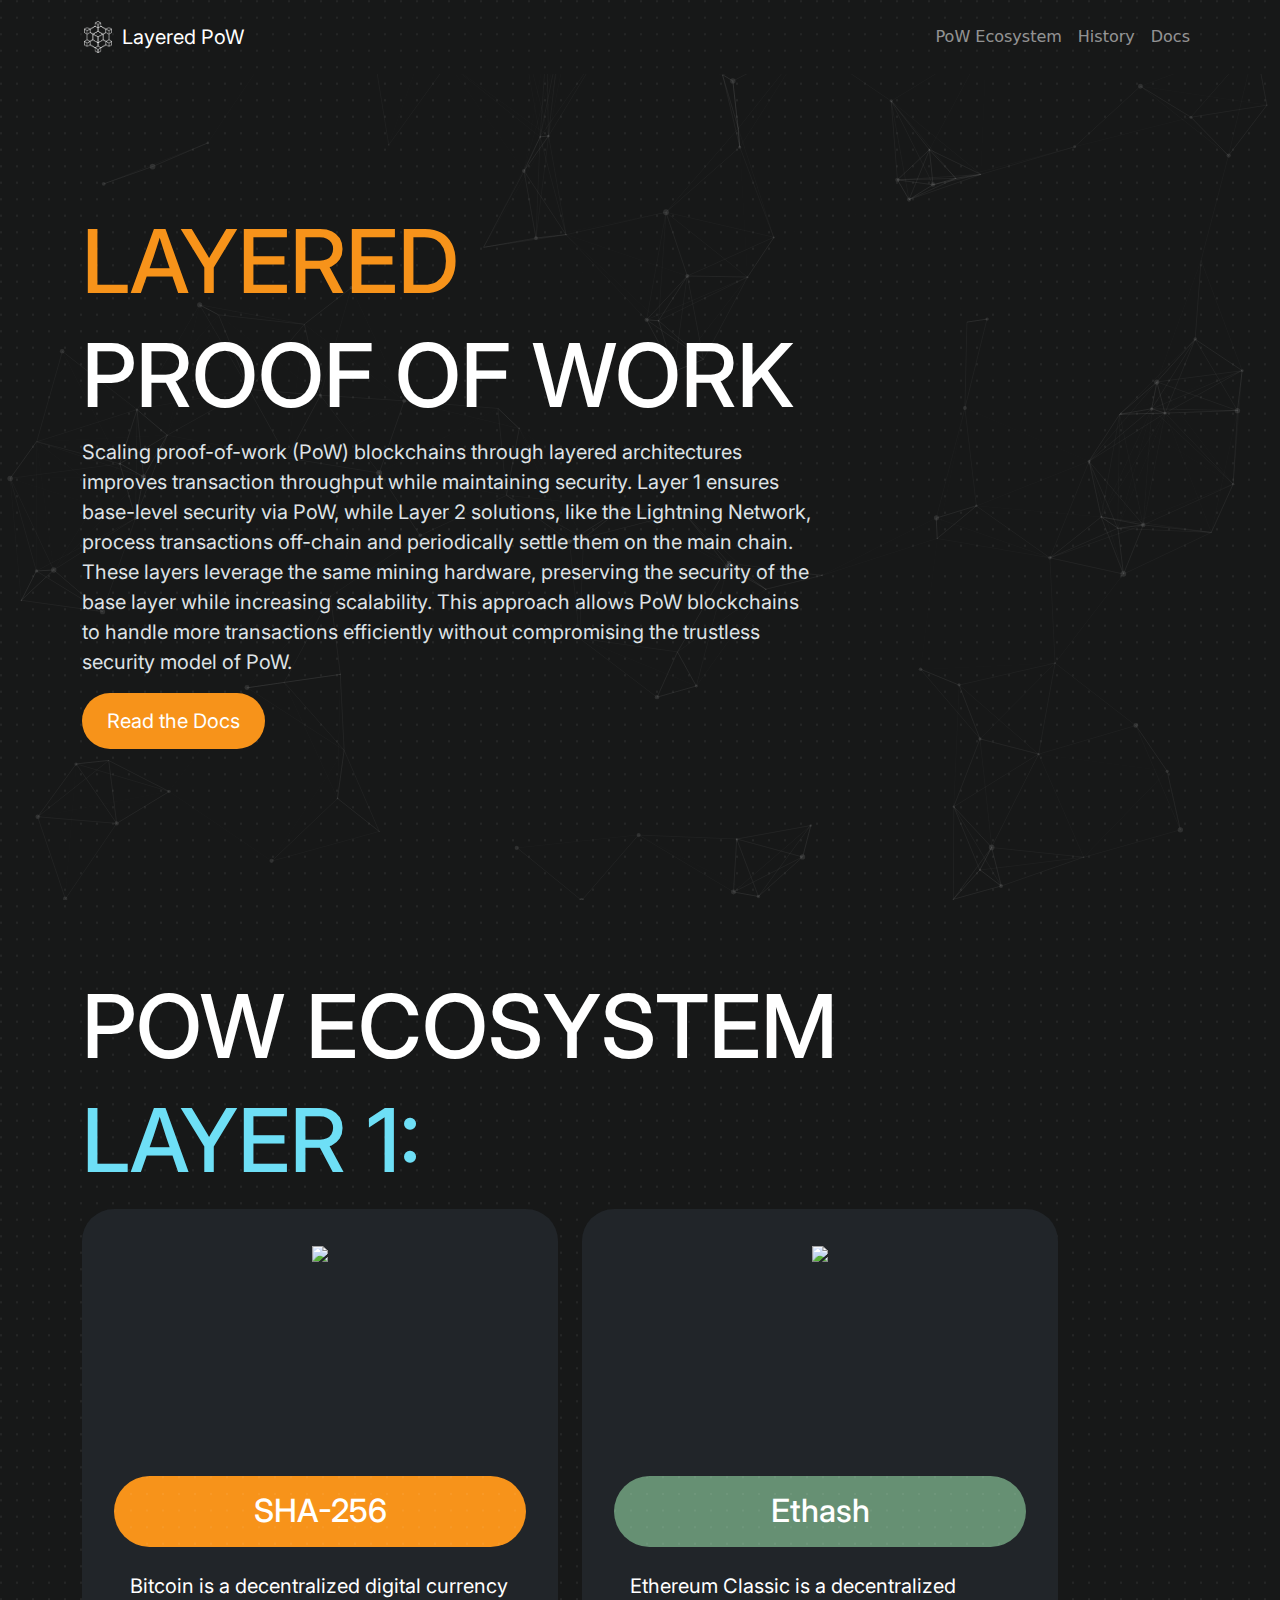
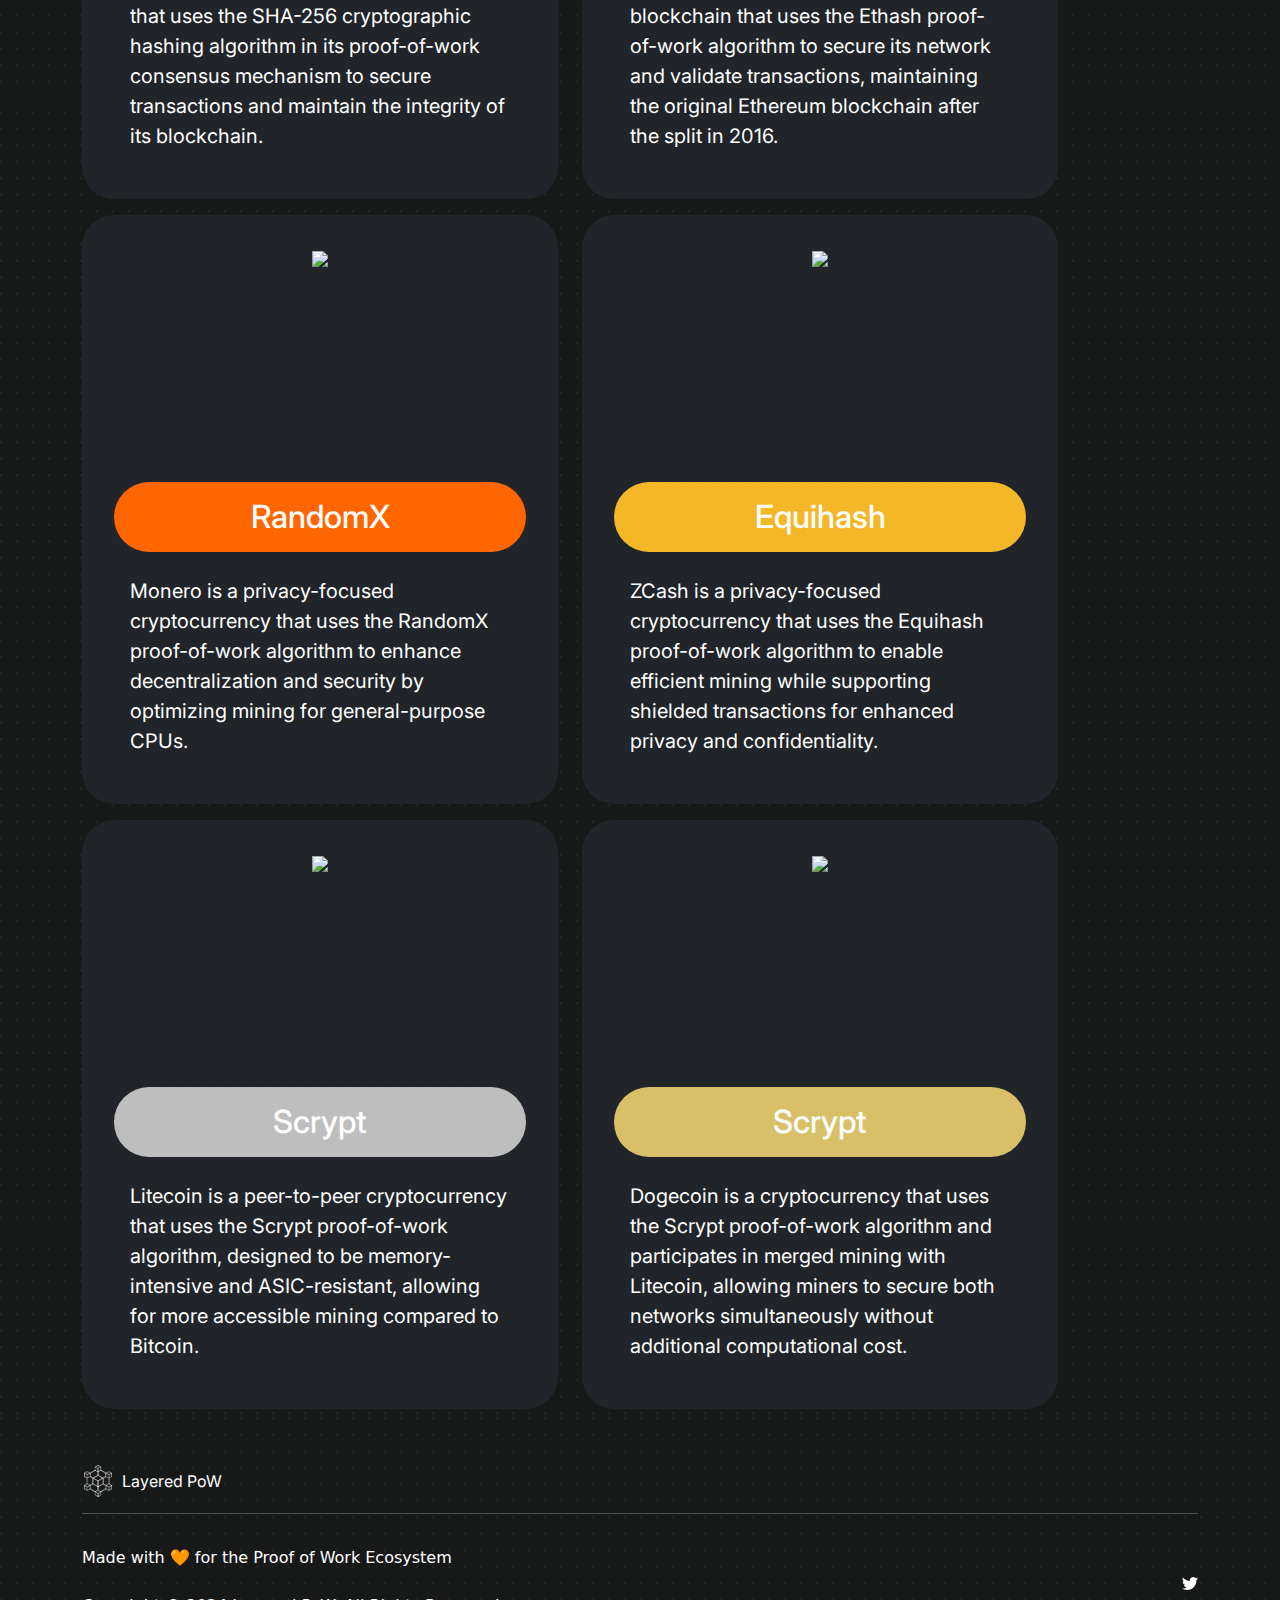
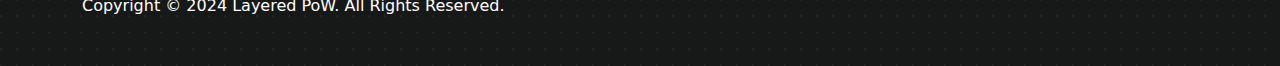
==== commit aa273c25: "social-links" ====
--- a/ecosystem.html
+++ b/ecosystem.html
@@ -69,7 +69,7 @@
             <div class="container">
                 <div>
                     <h1 class="hero-header" style="font-family: Inter, sans-serif;color: #ffffff;">POW ECOSYSTEM</h1>
-                    <h2 class="hero-header" style="font-family: Inter, sans-serif;color: #ffffff;">LAYER 1:</h2>
+                    <h1 class="text-info-emphasis hero-header" style="font-family: Inter, sans-serif;color: #ffffff;">LAYER 1:</h1>
                 </div>
                 <div class="row" style="max-width: 1000px;">
                     <div class="col-lg-6">
@@ -118,8 +118,14 @@
     </main>
     <footer class="text-white bg-dark" style="background: url(&quot;assets/img/dot.svg&quot;); padding-top: 0px;">
         <div class="container py-4 py-lg-5"><a class="navbar-brand d-flex align-items-center" href="https://layeredpow.org"><span class="bs-icon-sm bs-icon-rounded d-flex justify-content-center align-items-center me-2 bs-icon"><img src="assets/img/logo_white.svg" height="32"></span><span style="font-family: Inter, sans-serif;">Layered PoW</span></a>
+            <hr>
             <div class="d-flex justify-content-between align-items-center pt-3">
-                <p class="mb-0">Made with 🧡 for the Proof of Work Ecosystem<br><br>© 2024 Layered PoW. All Rights Reserved.</p>
+                <p class="mb-0">Made with 🧡 for the Proof of Work Ecosystem<br><br>Copyright © 2024 Layered PoW. All Rights Reserved.</p>
+                <ul class="list-inline mb-0">
+                    <li class="list-inline-item"><a href="https://x.com/LayeredPoW"><svg xmlns="http://www.w3.org/2000/svg" width="1em" height="1em" fill="currentColor" viewBox="0 0 16 16" class="bi bi-twitter text-white">
+                                <path d="M5.026 15c6.038 0 9.341-5.003 9.341-9.334 0-.14 0-.282-.006-.422A6.685 6.685 0 0 0 16 3.542a6.658 6.658 0 0 1-1.889.518 3.301 3.301 0 0 0 1.447-1.817 6.533 6.533 0 0 1-2.087.793A3.286 3.286 0 0 0 7.875 6.03a9.325 9.325 0 0 1-6.767-3.429 3.289 3.289 0 0 0 1.018 4.382A3.323 3.323 0 0 1 .64 6.575v.045a3.288 3.288 0 0 0 2.632 3.218 3.203 3.203 0 0 1-.865.115 3.23 3.23 0 0 1-.614-.057 3.283 3.283 0 0 0 3.067 2.277A6.588 6.588 0 0 1 .78 13.58a6.32 6.32 0 0 1-.78-.045A9.344 9.344 0 0 0 5.026 15"></path>
+                            </svg></a></li>
+                </ul>
             </div>
         </div>
     </footer>
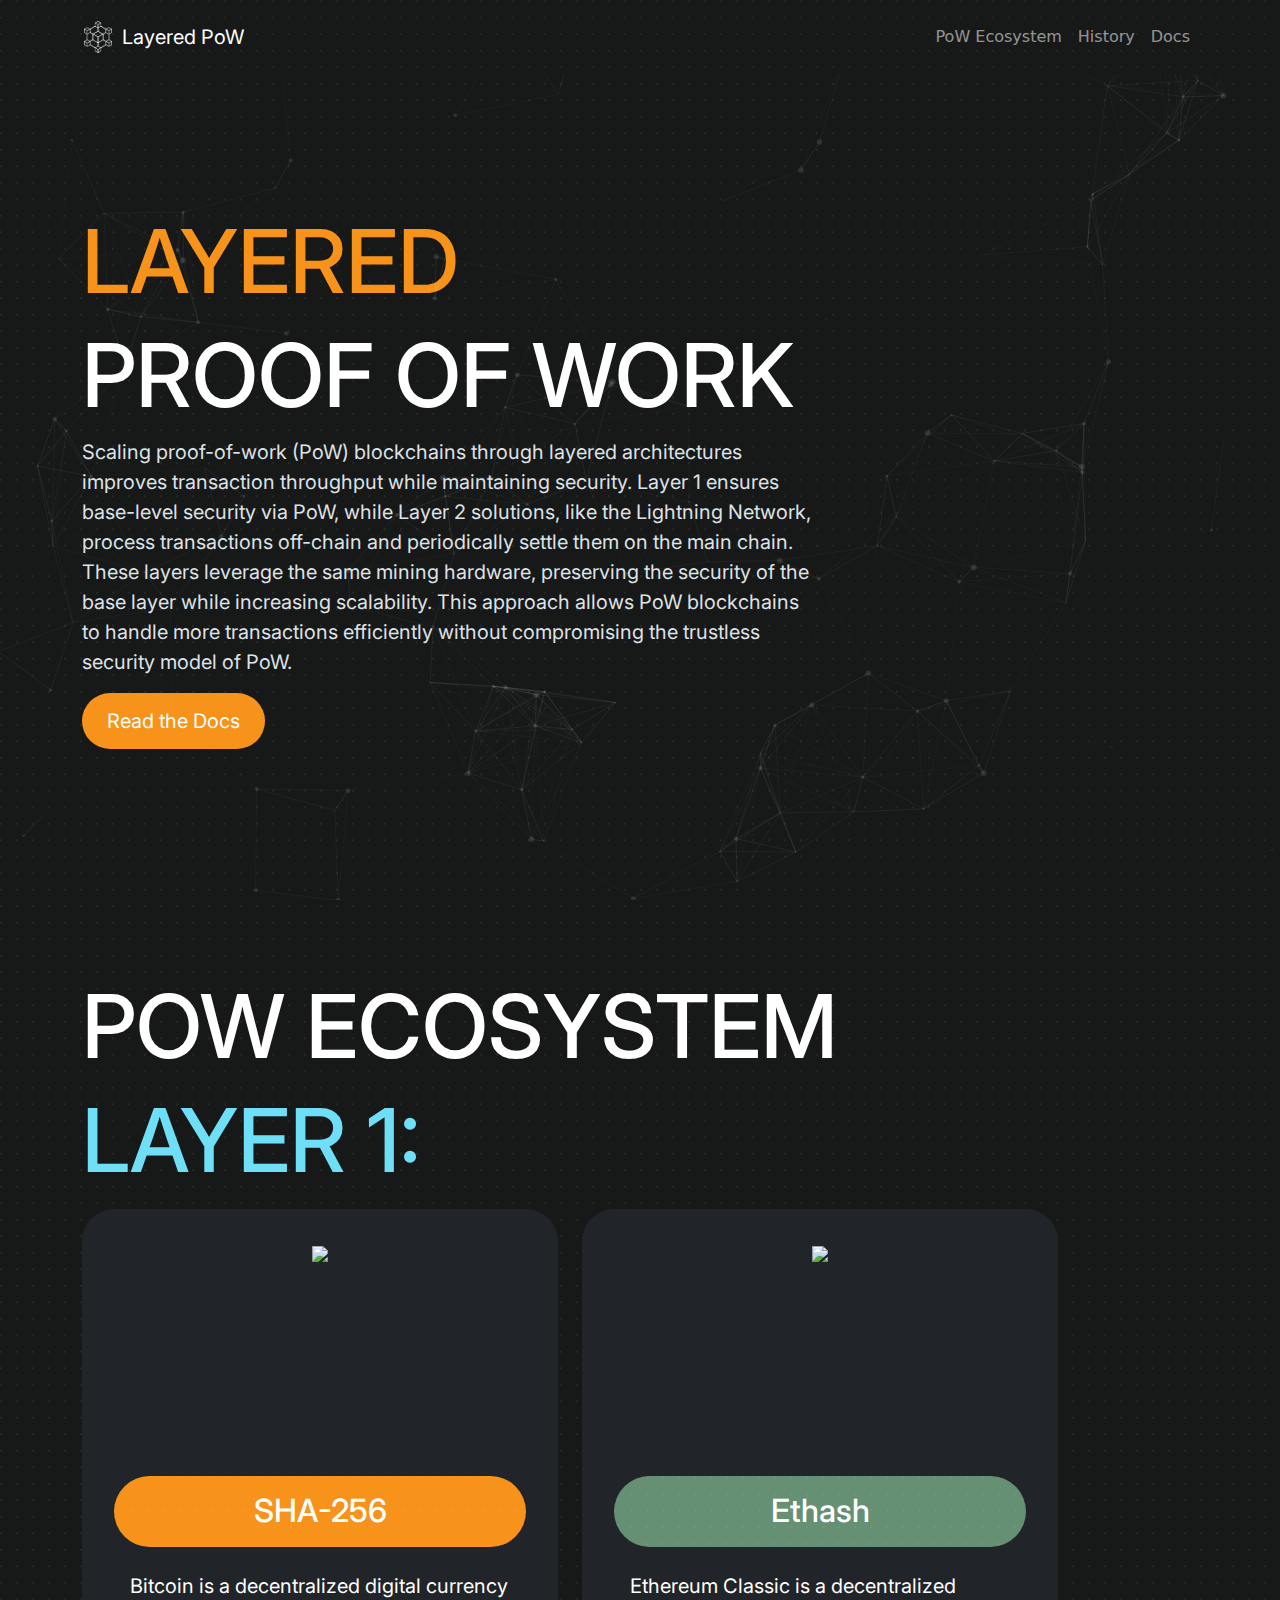
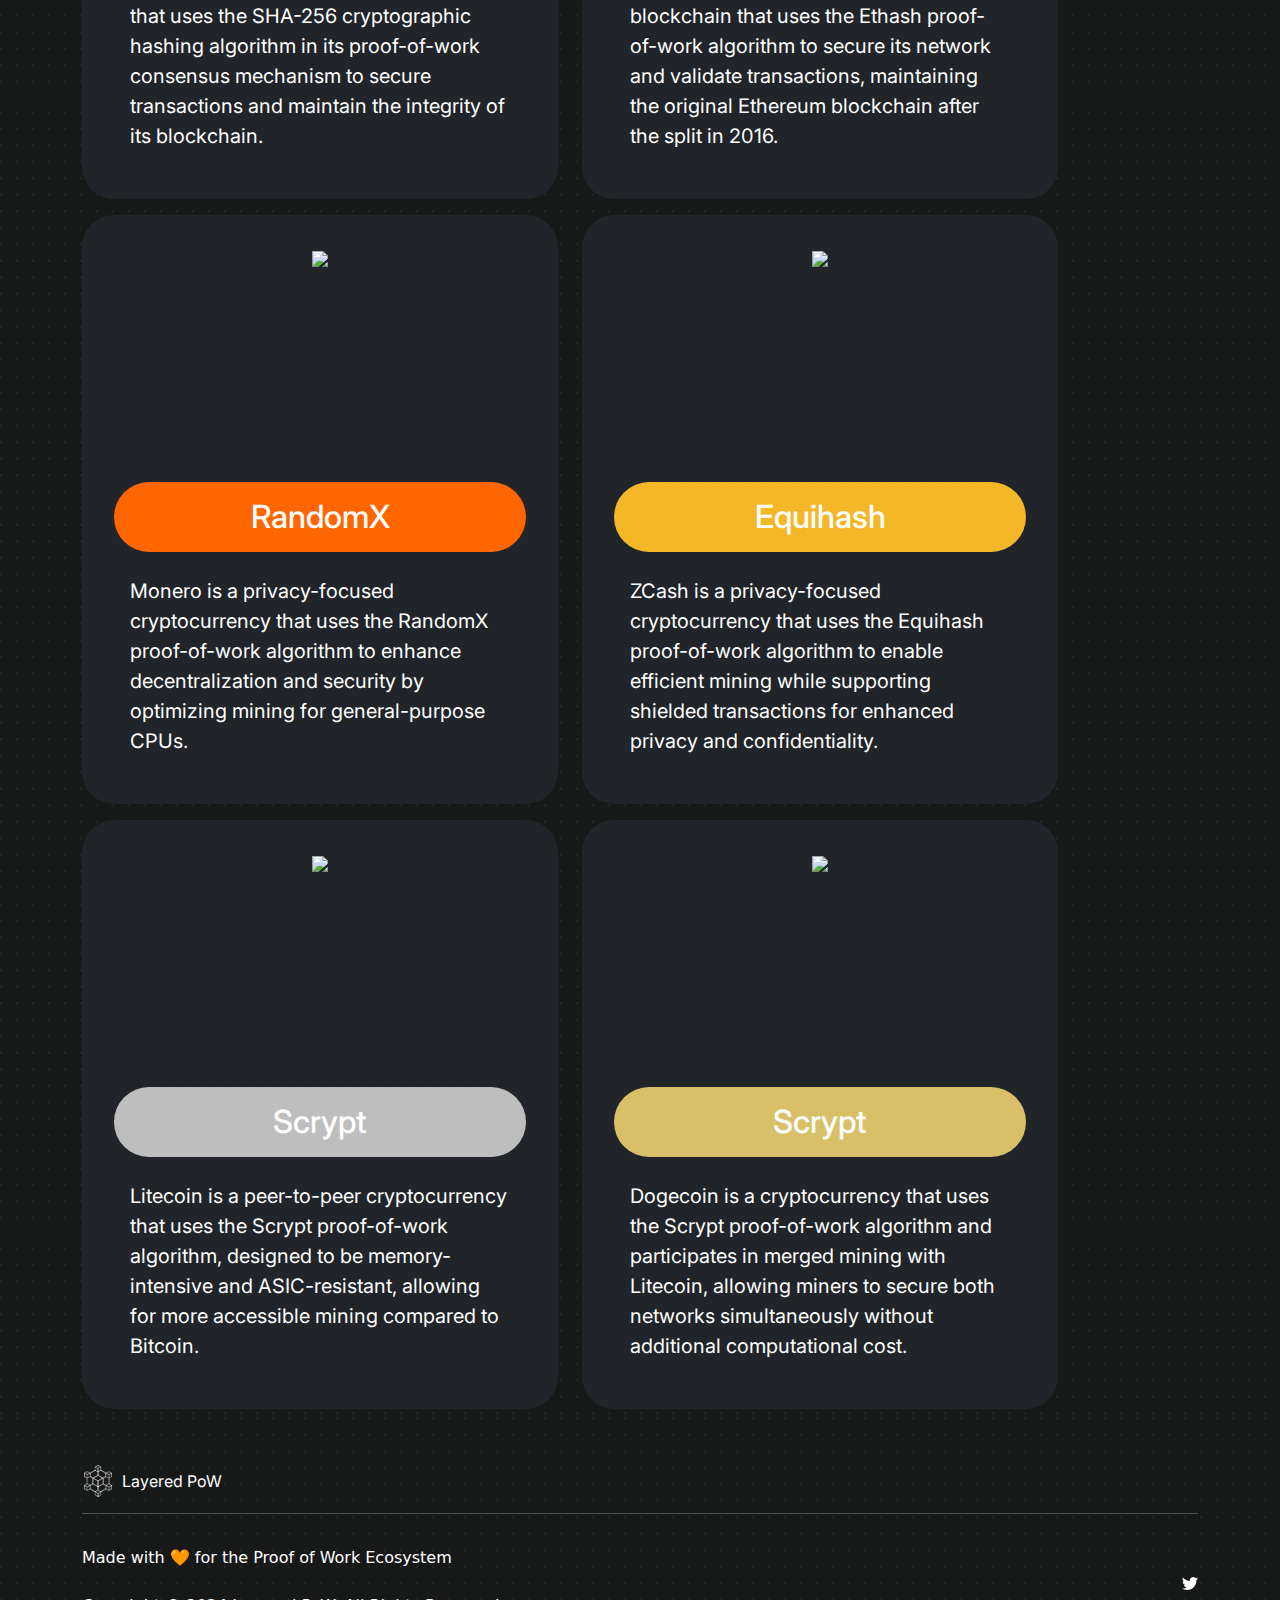
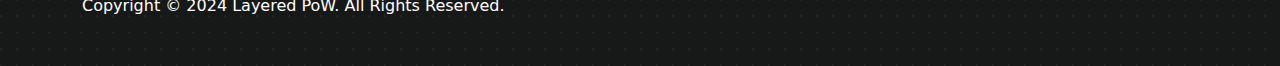
==== commit 8754e896: "zcash url" ====
--- a/ecosystem.html
+++ b/ecosystem.html
@@ -94,7 +94,7 @@
                     </div>
                     <div class="col-lg-6">
                         <div class="grey-box" style="background: rgb(33,37,41);border-radius: 32px;padding-top: 32px;padding-right: 32px;padding-left: 32px;padding-bottom: 16px;margin-top: 8px;margin-bottom: 8px;min-height: 550px;">
-                            <div style="text-align: center;padding-bottom: 24px;height: 211px;"><img src="assets/img/zec.svg" style="width: 200;" width="200"></div><a href="https://ethereumclassic.org" style="color: rgba(13,110,253,0);" target="_blank" data-bs-target="https://z.cash">Link<h1 class="about-header" style="font-family: Inter, sans-serif;padding: 16px;background: url(&quot;assets/img/dot.svg&quot;), #F4B728;text-align: center;border-radius: 99px;border-width: 4px;border-color: rgb(51,253,151);"><span style="color: rgb(255, 255, 255);">Equihash</span></h1></a>
+                            <div style="text-align: center;padding-bottom: 24px;height: 211px;"><img src="assets/img/zec.svg" style="width: 200;" width="200"></div><a href="https://z.cash" style="color: rgba(13,110,253,0);" target="_blank" data-bs-target="https://z.cash">Link<h1 class="about-header" style="font-family: Inter, sans-serif;padding: 16px;background: url(&quot;assets/img/dot.svg&quot;), #F4B728;text-align: center;border-radius: 99px;border-width: 4px;border-color: rgb(51,253,151);"><span style="color: rgb(255, 255, 255);">Equihash</span></h1></a>
                             <p class="hero-paragraph" style="font-size: 20px;font-family: Inter, sans-serif;width: 100%;padding: 16px;color: rgb(255,255,255);">ZCash is a privacy-focused cryptocurrency that uses the Equihash proof-of-work algorithm to enable efficient mining while supporting shielded transactions for enhanced privacy and confidentiality.</p>
                         </div>
                     </div>
